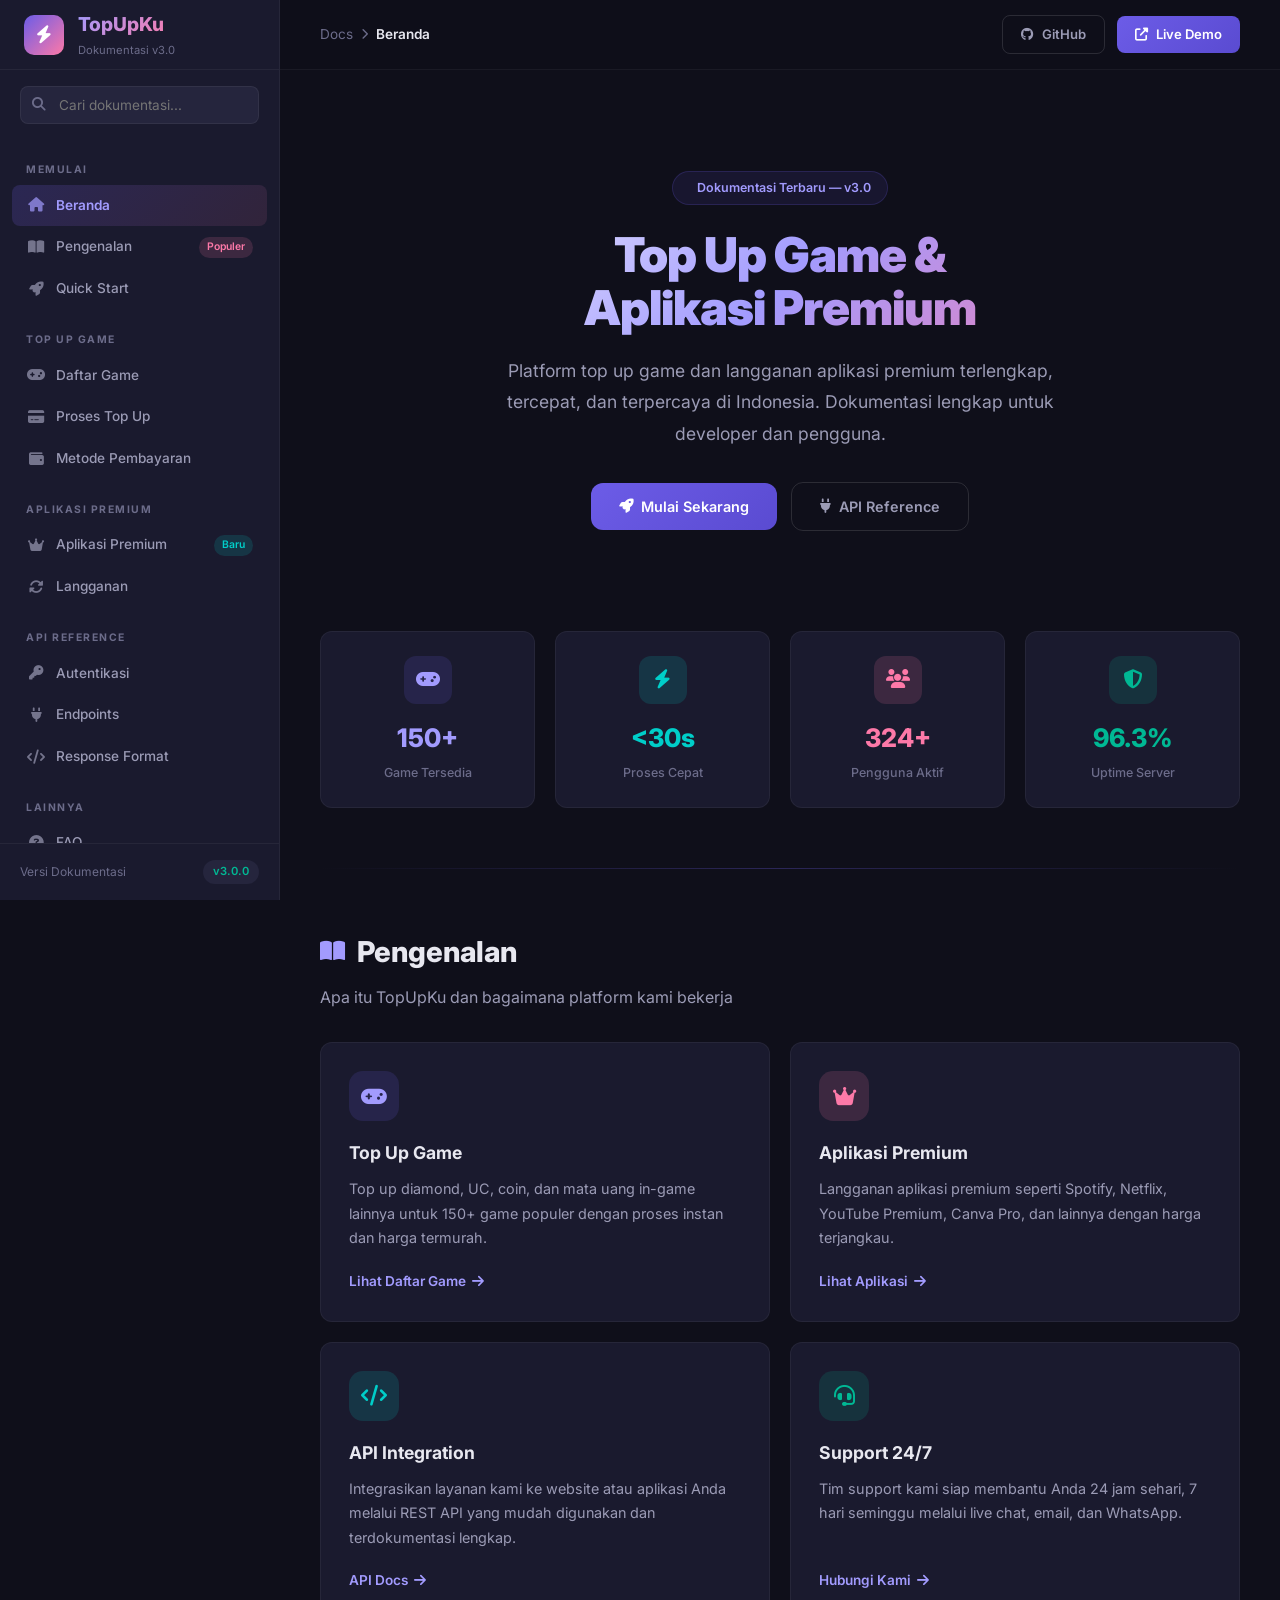
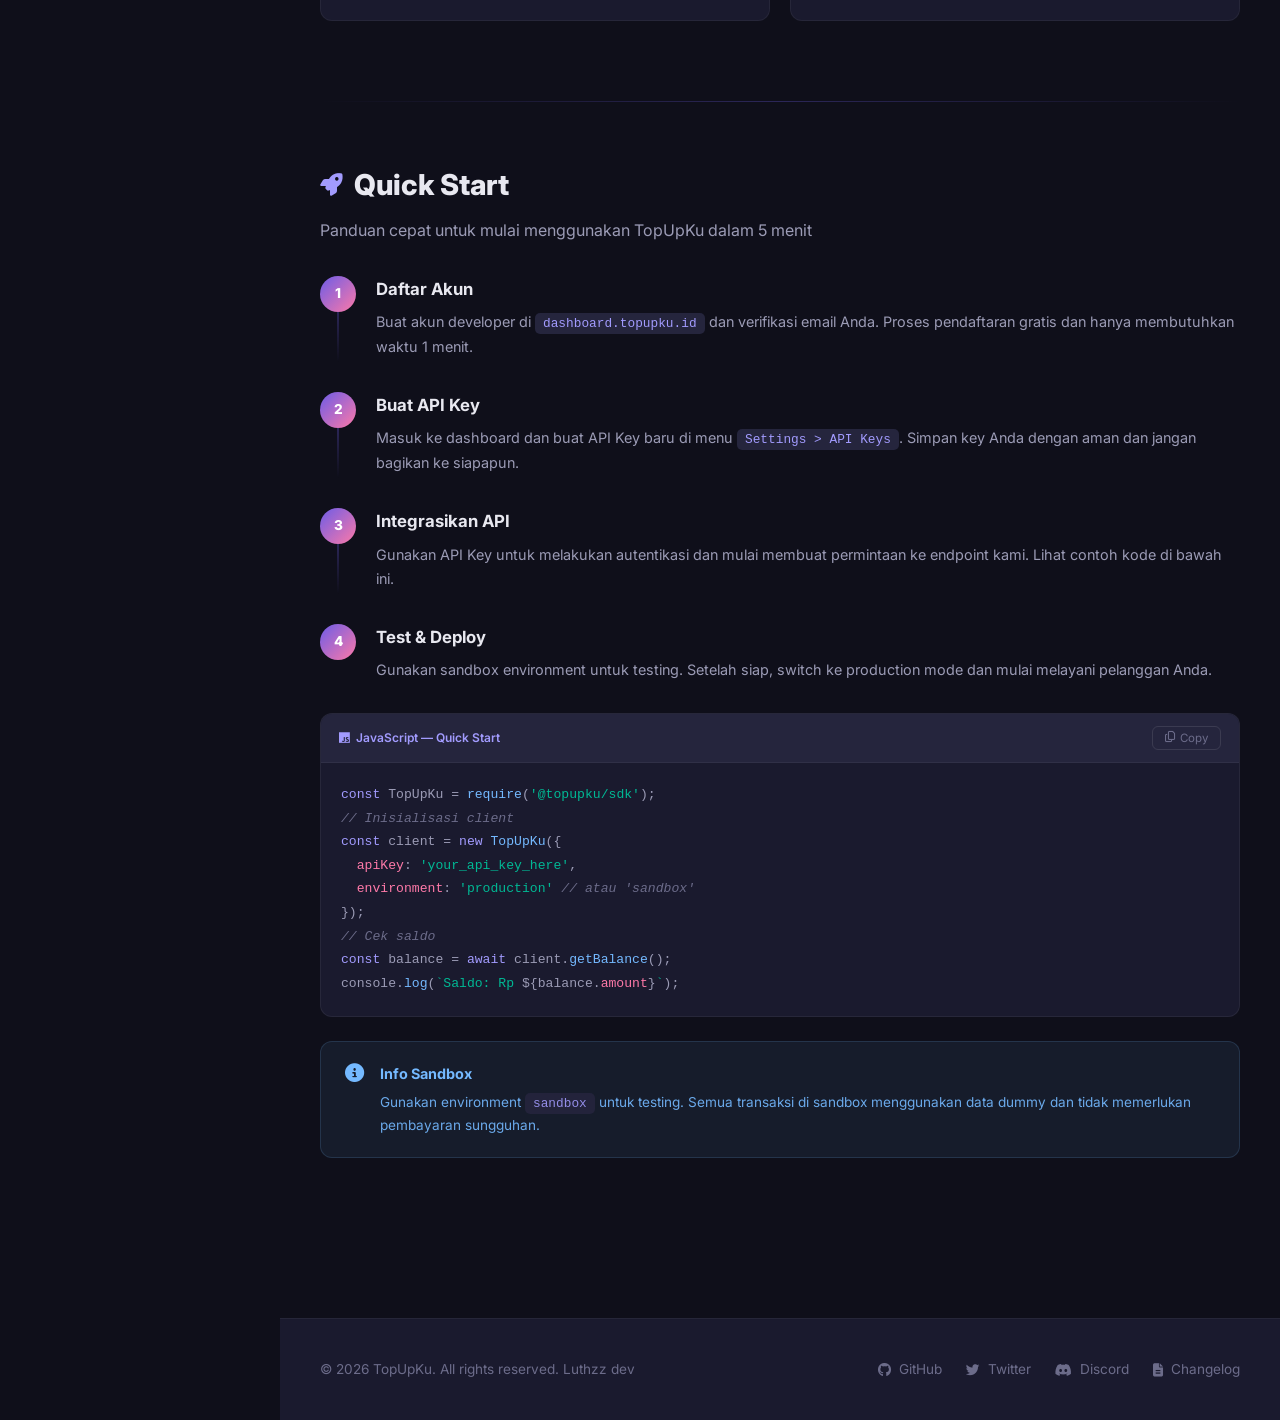
==== index.html @ 93e07f07 "Add files via upload" ====
<!DOCTYPE html>
<html lang="id">
<head>
    <meta charset="UTF-8">
    <meta name="viewport" content="width=device-width, initial-scale=1.0">
    <title>TopUpKu — Beranda</title>
    <link href="https://fonts.googleapis.com/css2?family=Inter:wght@300;400;500;600;700;800;900&display=swap" rel="stylesheet">
    <link rel="stylesheet" href="https://cdnjs.cloudflare.com/ajax/libs/font-awesome/6.5.0/css/all.min.css">
    <link rel="stylesheet" href="style.css">
</head>
<body>
    <button class="mobile-toggle" onclick="toggleSidebar()"><i class="fas fa-bars"></i></button>
    <div class="sidebar-overlay" onclick="toggleSidebar()"></div>

    <aside class="sidebar" id="sidebar">
        <div class="sidebar-brand">
            <div class="logo-icon"><i class="fas fa-bolt"></i></div>
            <div><h2>TopUpKu</h2><span>Dokumentasi v3.0</span></div>
        </div>
        <div class="sidebar-search"><i class="fas fa-search"></i><input type="text" placeholder="Cari dokumentasi..." id="searchInput" onkeyup="filterNav()"></div>
        <nav class="sidebar-nav">
            <div class="nav-section">
                <div class="nav-section-title">Memulai</div>
                <a href="index.html" class="nav-link" onclick="setActive(this)"><i class="fas fa-home"></i> Beranda</a>
                <a href="index.html#introduction" class="nav-link" onclick="setActive(this)"><i class="fas fa-book-open"></i> Pengenalan <span class="nav-badge hot">Populer</span></a>
                <a href="index.html#quickstart" class="nav-link" onclick="setActive(this)"><i class="fas fa-rocket"></i> Quick Start</a>
            </div>
            <div class="nav-section">
                <div class="nav-section-title">Top Up Game</div>
                <a href="games.html" class="nav-link" onclick="setActive(this)"><i class="fas fa-gamepad"></i> Daftar Game</a>
                <a href="games.html#topup-process" class="nav-link" onclick="setActive(this)"><i class="fas fa-credit-card"></i> Proses Top Up</a>
                <a href="games.html#payment-methods" class="nav-link" onclick="setActive(this)"><i class="fas fa-wallet"></i> Metode Pembayaran</a>
            </div>
            <div class="nav-section">
                <div class="nav-section-title">Aplikasi Premium</div>
                <a href="premium.html" class="nav-link" onclick="setActive(this)"><i class="fas fa-crown"></i> Aplikasi Premium <span class="nav-badge new">Baru</span></a>
                <a href="premium.html#subscription" class="nav-link" onclick="setActive(this)"><i class="fas fa-sync-alt"></i> Langganan</a>
            </div>
            <div class="nav-section">
                <div class="nav-section-title">API Reference</div>
                <a href="api.html" class="nav-link" onclick="setActive(this)"><i class="fas fa-key"></i> Autentikasi</a>
                <a href="api.html#api-endpoints" class="nav-link" onclick="setActive(this)"><i class="fas fa-plug"></i> Endpoints</a>
                <a href="api.html#api-response" class="nav-link" onclick="setActive(this)"><i class="fas fa-code"></i> Response Format</a>
            </div>
            <div class="nav-section">
                <div class="nav-section-title">Lainnya</div>
                <a href="support.html" class="nav-link" onclick="setActive(this)"><i class="fas fa-question-circle"></i> FAQ</a>
                <a href="support.html#support" class="nav-link" onclick="setActive(this)"><i class="fas fa-headset"></i> Dukungan</a>
            </div>
        </nav>
        <div class="sidebar-footer"><div class="version"><span>Versi Dokumentasi</span><span class="version-badge">v3.0.0</span></div></div>
    </aside>

    <main class="main">
        <header class="header">
            <div class="header-left">
                <div class="breadcrumb"><a href="index.html">Docs</a><span class="separator"><i class="fas fa-chevron-right"></i></span><span class="current" id="breadcrumbCurrent">Beranda</span></div>
            </div>
            <div class="header-right">
                <a href="#" class="header-btn btn-outline"><i class="fab fa-github"></i> GitHub</a>
                <a href="#" class="header-btn btn-primary"><i class="fas fa-external-link-alt"></i> Live Demo</a>
            </div>
        </header>

        <div class="content">
            <section class="hero" id="hero">
                <div class="hero-badge animate-in"><i class="fas fa-sparkles"></i> Dokumentasi Terbaru — v3.0</div>
                <h1 class="animate-in delay-1">Top Up Game &<br>Aplikasi Premium</h1>
                <p class="animate-in delay-2">Platform top up game dan langganan aplikasi premium terlengkap, tercepat, dan terpercaya di Indonesia. Dokumentasi lengkap untuk developer dan pengguna.</p>
                <div class="hero-actions animate-in delay-3">
                    <a href="index.html#quickstart" class="header-btn btn-primary"><i class="fas fa-rocket"></i> Mulai Sekarang</a>
                    <a href="api.html" class="header-btn btn-outline"><i class="fas fa-plug"></i> API Reference</a>
                </div>
            </section>

            <div class="stats-grid">
                <div class="stat-card animate-in delay-1"><div class="stat-icon"><i class="fas fa-gamepad"></i></div><div class="stat-value">150+</div><div class="stat-label">Game Tersedia</div></div>
                <div class="stat-card animate-in delay-2"><div class="stat-icon"><i class="fas fa-bolt"></i></div><div class="stat-value">&lt;30s</div><div class="stat-label">Proses Cepat</div></div>
                <div class="stat-card animate-in delay-3"><div class="stat-icon"><i class="fas fa-users"></i></div><div class="stat-value">324+</div><div class="stat-label">Pengguna Aktif</div></div>
                <div class="stat-card animate-in delay-4"><div class="stat-icon"><i class="fas fa-shield-alt"></i></div><div class="stat-value">96.3%</div><div class="stat-label">Uptime Server</div></div>
            </div>

            <div class="divider"></div>

            <section class="doc-section" id="introduction">
                <div class="section-header"><h2><i class="fas fa-book-open"></i> Pengenalan</h2><p>Apa itu TopUpKu dan bagaimana platform kami bekerja</p></div>
                <div class="cards-grid">
                    <div class="card">
                        <div class="card-icon" style="background: rgba(108,92,231,0.15); color: var(--primary-light);"><i class="fas fa-gamepad"></i></div>
                        <h3>Top Up Game</h3><p>Top up diamond, UC, coin, dan mata uang in-game lainnya untuk 150+ game populer dengan proses instan dan harga termurah.</p>
                        <a href="games.html" class="card-link">Lihat Daftar Game <i class="fas fa-arrow-right"></i></a>
                    </div>
                    <div class="card">
                        <div class="card-icon" style="background: rgba(253,121,168,0.15); color: var(--accent);"><i class="fas fa-crown"></i></div>
                        <h3>Aplikasi Premium</h3><p>Langganan aplikasi premium seperti Spotify, Netflix, YouTube Premium, Canva Pro, dan lainnya dengan harga terjangkau.</p>
                        <a href="premium.html" class="card-link">Lihat Aplikasi <i class="fas fa-arrow-right"></i></a>
                    </div>
                    <div class="card">
                        <div class="card-icon" style="background: rgba(0,206,201,0.15); color: var(--secondary);"><i class="fas fa-code"></i></div>
                        <h3>API Integration</h3><p>Integrasikan layanan kami ke website atau aplikasi Anda melalui REST API yang mudah digunakan dan terdokumentasi lengkap.</p>
                        <a href="api.html" class="card-link">API Docs <i class="fas fa-arrow-right"></i></a>
                    </div>
                    <div class="card">
                        <div class="card-icon" style="background: rgba(0,184,148,0.15); color: var(--success);"><i class="fas fa-headset"></i></div>
                        <h3>Support 24/7</h3><p>Tim support kami siap membantu Anda 24 jam sehari, 7 hari seminggu melalui live chat, email, dan WhatsApp.</p>
                        <a href="support.html" class="card-link">Hubungi Kami <i class="fas fa-arrow-right"></i></a>
                    </div>
                </div>
            </section>

            <div class="divider"></div>

            <section class="doc-section" id="quickstart">
                <div class="section-header"><h2><i class="fas fa-rocket"></i> Quick Start</h2><p>Panduan cepat untuk mulai menggunakan TopUpKu dalam 5 menit</p></div>
                <div class="steps">
                    <div class="step"><div class="step-number">1</div><div class="step-content"><h4>Daftar Akun</h4><p>Buat akun developer di <code>dashboard.topupku.id</code> dan verifikasi email Anda. Proses pendaftaran gratis dan hanya membutuhkan waktu 1 menit.</p></div></div>
                    <div class="step"><div class="step-number">2</div><div class="step-content"><h4>Buat API Key</h4><p>Masuk ke dashboard dan buat API Key baru di menu <code>Settings > API Keys</code>. Simpan key Anda dengan aman dan jangan bagikan ke siapapun.</p></div></div>
                    <div class="step"><div class="step-number">3</div><div class="step-content"><h4>Integrasikan API</h4><p>Gunakan API Key untuk melakukan autentikasi dan mulai membuat permintaan ke endpoint kami. Lihat contoh kode di bawah ini.</p></div></div>
                    <div class="step"><div class="step-number">4</div><div class="step-content"><h4>Test & Deploy</h4><p>Gunakan sandbox environment untuk testing. Setelah siap, switch ke production mode dan mulai melayani pelanggan Anda.</p></div></div>
                </div>
                <div class="code-block">
                    <div class="code-header"><span class="code-lang"><i class="fab fa-js"></i> JavaScript — Quick Start</span><button class="code-copy" onclick="copyCode(this)"><i class="far fa-copy"></i> Copy</button></div>
                    <div class="code-body">
<pre><span class="keyword">const</span> TopUpKu = <span class="function">require</span>(<span class="string">'@topupku/sdk'</span>);
<span class="comment">// Inisialisasi client</span>
<span class="keyword">const</span> client = <span class="keyword">new</span> <span class="function">TopUpKu</span>({
  <span class="property">apiKey</span>: <span class="string">'your_api_key_here'</span>,
  <span class="property">environment</span>: <span class="string">'production'</span> <span class="comment">// atau 'sandbox'</span>
});
<span class="comment">// Cek saldo</span>
<span class="keyword">const</span> balance = <span class="keyword">await</span> client.<span class="function">getBalance</span>();
console.<span class="function">log</span>(<span class="string">`Saldo: Rp </span>${balance.<span class="property">amount</span>}<span class="string">`</span>);</pre>
                    </div>
                </div>
                <div class="callout info"><i class="fas fa-info-circle"></i><div class="callout-content"><h4>Info Sandbox</h4><p>Gunakan environment <code>sandbox</code> untuk testing. Semua transaksi di sandbox menggunakan data dummy dan tidak memerlukan pembayaran sungguhan.</p></div></div>
            </section>
        </div>

        <footer class="doc-footer">
            <p>© 2026 TopUpKu. All rights reserved. Luthzz dev</p>
            <div class="footer-links">
                <a href="#"><i class="fab fa-github"></i> GitHub</a><a href="#"><i class="fab fa-twitter"></i> Twitter</a><a href="#"><i class="fab fa-discord"></i> Discord</a><a href="#"><i class="fas fa-file-alt"></i> Changelog</a>
            </div>
        </footer>
    </main>
    <script src="script.js"></script>
</body>
</html>
---- style.css ----
/* style.css */
*, *::before, *::after { margin: 0; padding: 0; box-sizing: border-box; }
:root {
    --primary: #6C5CE7; --primary-dark: #5A4BD1; --primary-light: #A29BFE;
    --secondary: #00CEC9; --accent: #FD79A8;
    --dark: #0F0F1A; --dark-2: #1A1A2E; --dark-3: #25253D; --dark-4: #32325A;
    --text: #E8E8F0; --text-muted: #9B9BB5; --text-dim: #6C6C8A;
    --success: #00B894; --warning: #FDCB6E; --danger: #FF7675; --info: #74B9FF;
    --sidebar-width: 280px; --header-height: 70px; --radius: 12px; --radius-sm: 8px;
    --shadow: 0 4px 24px rgba(0,0,0,0.3); --transition: all 0.3s cubic-bezier(0.4,0,0.2,1);
}
html { scroll-behavior: smooth; }
body { font-family: 'Inter', sans-serif; background: var(--dark); color: var(--text); line-height: 1.6; overflow-x: hidden; -webkit-font-smoothing: antialiased; }
::-webkit-scrollbar { width: 6px; height: 6px; }
::-webkit-scrollbar-track { background: var(--dark-2); }
::-webkit-scrollbar-thumb { background: var(--dark-4); border-radius: 10px; }
::-webkit-scrollbar-thumb:hover { background: var(--primary); }

.sidebar { position: fixed; top: 0; left: 0; width: var(--sidebar-width); height: 100vh; background: var(--dark-2); border-right: 1px solid rgba(255,255,255,0.05); z-index: 1000; display: flex; flex-direction: column; transition: var(--transition); }
.sidebar-brand { padding: 20px 24px; display: flex; align-items: center; gap: 14px; border-bottom: 1px solid rgba(255,255,255,0.05); flex-shrink: 0; height: var(--header-height); }
.sidebar-brand .logo-icon { width: 40px; height: 40px; background: linear-gradient(135deg, var(--primary), var(--accent)); border-radius: 10px; display: flex; align-items: center; justify-content: center; font-size: 18px; color: white; flex-shrink: 0; }
.sidebar-brand h2 { font-size: 1.2rem; font-weight: 800; background: linear-gradient(135deg, var(--primary-light), var(--accent)); -webkit-background-clip: text; -webkit-text-fill-color: transparent; background-clip: text; }
.sidebar-brand span { font-size: 0.7rem; color: var(--text-dim); font-weight: 400; display: block; margin-top: 2px; }
.sidebar-search { padding: 16px 20px; flex-shrink: 0; position: relative; }
.sidebar-search input { width: 100%; padding: 10px 14px 10px 38px; background: var(--dark-3); border: 1px solid rgba(255,255,255,0.06); border-radius: var(--radius-sm); color: var(--text); font-size: 0.85rem; font-family: 'Inter', sans-serif; outline: none; transition: var(--transition); }
.sidebar-search input:focus { border-color: var(--primary); box-shadow: 0 0 0 3px rgba(108, 92, 231, 0.15); }
.sidebar-search i { position: absolute; left: 32px; top: 50%; transform: translateY(-50%); color: var(--text-dim); font-size: 0.85rem; }
.sidebar-nav { flex: 1; overflow-y: auto; padding: 10px 12px 20px; -webkit-overflow-scrolling: touch; }
.nav-section { margin-bottom: 10px; }
.nav-section-title { font-size: 0.65rem; font-weight: 700; text-transform: uppercase; letter-spacing: 1.5px; color: var(--text-dim); padding: 12px 14px 6px; }
.nav-link { display: flex; align-items: center; gap: 10px; padding: 10px 14px; color: var(--text-muted); text-decoration: none; border-radius: var(--radius-sm); font-size: 0.85rem; font-weight: 500; transition: var(--transition); cursor: pointer; }
.nav-link:hover { background: rgba(108, 92, 231, 0.1); color: var(--text); }
.nav-link.active { background: linear-gradient(135deg, rgba(108, 92, 231, 0.2), rgba(253, 121, 168, 0.1)); color: var(--primary-light); font-weight: 600; }
.nav-link i { width: 20px; text-align: center; font-size: 0.9rem; opacity: 0.7; }
.nav-badge { margin-left: auto; font-size: 0.65rem; padding: 2px 8px; border-radius: 20px; font-weight: 600; }
.nav-badge.new { background: rgba(0, 206, 201, 0.15); color: var(--secondary); }
.nav-badge.hot { background: rgba(253, 121, 168, 0.15); color: var(--accent); }
.sidebar-footer { padding: 16px 20px; border-top: 1px solid rgba(255,255,255,0.05); flex-shrink: 0; }
.sidebar-footer .version { display: flex; align-items: center; justify-content: space-between; font-size: 0.75rem; color: var(--text-dim); }
.sidebar-footer .version-badge { background: var(--dark-3); padding: 3px 10px; border-radius: 20px; font-size: 0.7rem; color: var(--success); font-weight: 600; }

.mobile-toggle { display: none; position: fixed; top: 16px; left: 16px; z-index: 1100; width: 44px; height: 44px; background: var(--dark-2); border: 1px solid rgba(255,255,255,0.1); border-radius: var(--radius-sm); color: var(--text); font-size: 1.1rem; cursor: pointer; align-items: center; justify-content: center; transition: var(--transition); backdrop-filter: blur(10px); }
.sidebar-overlay { display: none; position: fixed; inset: 0; background: rgba(0,0,0,0.7); z-index: 999; backdrop-filter: blur(4px); opacity: 0; transition: opacity 0.3s ease; }
.sidebar-overlay.open { display: block; opacity: 1; }

.main { margin-left: var(--sidebar-width); min-height: 100vh; transition: var(--transition); }
.header { position: sticky; top: 0; height: var(--header-height); background: rgba(15, 15, 26, 0.85); backdrop-filter: blur(20px); border-bottom: 1px solid rgba(255,255,255,0.05); display: flex; align-items: center; justify-content: space-between; padding: 0 40px; z-index: 500; }
.header-left { display: flex; align-items: center; gap: 16px; }
.breadcrumb { display: flex; align-items: center; gap: 8px; font-size: 0.85rem; }
.breadcrumb a { color: var(--text-dim); text-decoration: none; transition: var(--transition); }
.breadcrumb a:hover { color: var(--primary-light); }
.breadcrumb .separator { color: var(--text-dim); font-size: 0.7rem; }
.breadcrumb .current { color: var(--text); font-weight: 600; }
.header-right { display: flex; align-items: center; gap: 12px; }
.header-btn { padding: 8px 18px; border-radius: var(--radius-sm); font-size: 0.82rem; font-weight: 600; font-family: 'Inter', sans-serif; cursor: pointer; transition: var(--transition); text-decoration: none; display: inline-flex; align-items: center; gap: 8px; white-space: nowrap; }
.btn-outline { background: transparent; border: 1px solid rgba(255,255,255,0.12); color: var(--text-muted); }
.btn-outline:hover { border-color: var(--primary); color: var(--primary-light); background: rgba(108, 92, 231, 0.08); }
.btn-primary { background: linear-gradient(135deg, var(--primary), var(--primary-dark)); border: none; color: white; }
.btn-primary:hover { transform: translateY(-1px); box-shadow: 0 4px 16px rgba(108, 92, 231, 0.4); }

.content { max-width: 1000px; margin: 0 auto; padding: 40px 40px 80px; }
.hero { text-align: center; padding: 60px 0 50px; }
.hero-badge { display: inline-flex; align-items: center; gap: 8px; padding: 6px 16px; background: rgba(108, 92, 231, 0.1); border: 1px solid rgba(108, 92, 231, 0.2); border-radius: 50px; font-size: 0.78rem; font-weight: 600; color: var(--primary-light); margin-bottom: 24px; }
.hero h1 { font-size: 3rem; font-weight: 900; line-height: 1.1; margin-bottom: 20px; background: linear-gradient(135deg, #fff 0%, var(--primary-light) 50%, var(--accent) 100%); -webkit-background-clip: text; -webkit-text-fill-color: transparent; background-clip: text; letter-spacing: -1px; }
.hero p { font-size: 1.1rem; color: var(--text-muted); max-width: 600px; margin: 0 auto 32px; line-height: 1.8; }
.hero-actions { display: flex; align-items: center; justify-content: center; gap: 14px; flex-wrap: wrap; }
.hero-actions .btn-primary, .hero-actions .btn-outline { padding: 12px 28px; font-size: 0.9rem; border-radius: var(--radius); }

.stats-grid { display: grid; grid-template-columns: repeat(4, 1fr); gap: 20px; margin: 50px 0; }
.stat-card { background: var(--dark-2); border: 1px solid rgba(255,255,255,0.05); border-radius: var(--radius); padding: 24px; text-align: center; transition: var(--transition); }
.stat-card:hover { border-color: rgba(108, 92, 231, 0.3); transform: translateY(-2px); }
.stat-card .stat-icon { width: 48px; height: 48px; border-radius: 12px; display: flex; align-items: center; justify-content: center; margin: 0 auto 14px; font-size: 1.2rem; }
.stat-card .stat-value { font-size: 1.6rem; font-weight: 800; margin-bottom: 4px; }
.stat-card .stat-label { font-size: 0.78rem; color: var(--text-dim); font-weight: 500; }
.stat-card:nth-child(1) .stat-icon { background: rgba(108, 92, 231, 0.15); color: var(--primary-light); }
.stat-card:nth-child(1) .stat-value { color: var(--primary-light); }
.stat-card:nth-child(2) .stat-icon { background: rgba(0, 206, 201, 0.15); color: var(--secondary); }
.stat-card:nth-child(2) .stat-value { color: var(--secondary); }
.stat-card:nth-child(3) .stat-icon { background: rgba(253, 121, 168, 0.15); color: var(--accent); }
.stat-card:nth-child(3) .stat-value { color: var(--accent); }
.stat-card:nth-child(4) .stat-icon { background: rgba(0, 184, 148, 0.15); color: var(--success); }
.stat-card:nth-child(4) .stat-value { color: var(--success); }

.doc-section { margin-bottom: 80px; scroll-margin-top: 90px; }
.section-header { margin-bottom: 32px; }
.section-header h2 { font-size: 1.8rem; font-weight: 800; margin-bottom: 10px; display: flex; align-items: center; gap: 12px; }
.section-header h2 i { font-size: 1.4rem; color: var(--primary-light); }
.section-header p { color: var(--text-muted); font-size: 1rem; }

.cards-grid { display: grid; grid-template-columns: repeat(2, 1fr); gap: 20px; }
.card { background: var(--dark-2); border: 1px solid rgba(255,255,255,0.05); border-radius: var(--radius); padding: 28px; transition: var(--transition); cursor: pointer; position: relative; overflow: hidden; display: flex; flex-direction: column; }
.card::before { content: ''; position: absolute; top: 0; left: 0; right: 0; height: 3px; background: linear-gradient(90deg, var(--primary), var(--accent)); opacity: 0; transition: var(--transition); }
.card:hover { border-color: rgba(108, 92, 231, 0.2); transform: translateY(-3px); box-shadow: var(--shadow); }
.card:hover::before { opacity: 1; }
.card-icon { width: 50px; height: 50px; border-radius: 14px; display: flex; align-items: center; justify-content: center; font-size: 1.3rem; margin-bottom: 18px; }
.card h3 { font-size: 1.1rem; font-weight: 700; margin-bottom: 10px; }
.card p { font-size: 0.9rem; color: var(--text-muted); line-height: 1.7; flex-grow: 1; }
.card .card-link { display: inline-flex; align-items: center; gap: 6px; margin-top: 20px; font-size: 0.85rem; font-weight: 600; color: var(--primary-light); text-decoration: none; transition: var(--transition); }
.card .card-link:hover { gap: 10px; }

.game-grid { display: grid; grid-template-columns: repeat(3, 1fr); gap: 20px; }
.game-card { background: var(--dark-2); border: 1px solid rgba(255,255,255,0.05); border-radius: var(--radius); padding: 24px 20px; text-align: center; transition: var(--transition); display: flex; flex-direction: column; align-items: center; }
.game-card:hover { border-color: rgba(108, 92, 231, 0.3); transform: translateY(-3px); box-shadow: 0 10px 30px rgba(0,0,0,0.2); }
.game-icon-wrapper { width: 70px; height: 70px; border-radius: 18px; overflow: hidden; margin-bottom: 16px; display: flex; align-items: center; justify-content: center; background: var(--dark-3); border: 1px solid rgba(255,255,255,0.08); box-shadow: 0 4px 12px rgba(0,0,0,0.2); transition: var(--transition); }
.game-icon-wrapper img { width: 100%; height: 100%; object-fit: cover; transition: transform 0.4s ease; }
.game-card:hover .game-icon-wrapper { border-color: rgba(108, 92, 231, 0.4); box-shadow: 0 6px 16px rgba(108, 92, 231, 0.2); }
.game-card:hover .game-icon-wrapper img { transform: scale(1.1); }
.game-card h4 { font-size: 0.95rem; font-weight: 700; margin-bottom: 4px; }
.game-card .game-category { font-size: 0.75rem; color: var(--text-dim); font-weight: 500; margin-bottom: 12px; }
.game-card .game-status { display: inline-flex; align-items: center; gap: 6px; font-size: 0.72rem; font-weight: 600; padding: 4px 12px; border-radius: 20px; }
.game-status.active { background: rgba(0, 184, 148, 0.12); color: var(--success); }
.game-status.active::before { content: ''; width: 6px; height: 6px; border-radius: 50%; background: var(--success); }

.code-block { background: var(--dark-2); border: 1px solid rgba(255,255,255,0.06); border-radius: var(--radius); overflow: hidden; margin: 24px 0; }
.code-header { display: flex; align-items: center; justify-content: space-between; padding: 12px 18px; background: var(--dark-3); border-bottom: 1px solid rgba(255,255,255,0.05); }
.code-header .code-lang { font-size: 0.75rem; font-weight: 600; color: var(--primary-light); display: flex; align-items: center; gap: 6px; }
.code-copy { background: transparent; border: 1px solid rgba(255,255,255,0.1); color: var(--text-dim); padding: 4px 12px; border-radius: 6px; font-size: 0.72rem; font-family: 'Inter', sans-serif; cursor: pointer; transition: var(--transition); display: flex; align-items: center; gap: 5px; }
.code-copy:hover { border-color: var(--primary); color: var(--primary-light); }
.code-body { padding: 20px; overflow-x: auto; }
.code-body pre { font-family: 'JetBrains Mono', 'Fira Code', 'Consolas', monospace; font-size: 0.82rem; line-height: 1.8; color: var(--text-muted); min-width: fit-content; }
.code-body .keyword { color: var(--primary-light); } .code-body .string { color: var(--success); } .code-body .comment { color: var(--text-dim); font-style: italic; } .code-body .function { color: var(--info); } .code-body .number { color: var(--warning); } .code-body .property { color: var(--accent); }

.callout { border-radius: var(--radius); padding: 20px 24px; margin: 24px 0; display: flex; gap: 16px; align-items: flex-start; }
.callout i { font-size: 1.2rem; margin-top: 2px; flex-shrink: 0; }
.callout-content h4 { font-size: 0.9rem; font-weight: 700; margin-bottom: 6px; }
.callout-content p { font-size: 0.85rem; line-height: 1.7; opacity: 0.9; }
.callout.info { background: rgba(116, 185, 255, 0.08); border: 1px solid rgba(116, 185, 255, 0.15); color: var(--info); }
.callout.warning { background: rgba(253, 203, 110, 0.08); border: 1px solid rgba(253, 203, 110, 0.15); color: var(--warning); }
.callout.success { background: rgba(0, 184, 148, 0.08); border: 1px solid rgba(0, 184, 148, 0.15); color: var(--success); }
.callout.danger { background: rgba(255, 118, 117, 0.08); border: 1px solid rgba(255, 118, 117, 0.15); color: var(--danger); }

.table-wrapper { overflow-x: auto; margin: 24px 0; border-radius: var(--radius); border: 1px solid rgba(255,255,255,0.05); background: var(--dark-2); }
table { width: 100%; border-collapse: collapse; font-size: 0.85rem; min-width: 600px; }
thead { background: var(--dark-3); }
th { padding: 16px 20px; text-align: left; font-weight: 700; font-size: 0.75rem; text-transform: uppercase; letter-spacing: 0.5px; color: var(--text-muted); border-bottom: 1px solid rgba(255,255,255,0.05); }
td { padding: 16px 20px; border-bottom: 1px solid rgba(255,255,255,0.03); color: var(--text); }
tr:last-child td { border-bottom: none; }
tr:hover td { background: rgba(108, 92, 231, 0.04); }
code { background: var(--dark-3); padding: 3px 8px; border-radius: 5px; font-size: 0.8rem; font-family: 'JetBrains Mono', 'Fira Code', monospace; color: var(--primary-light); }
.badge { display: inline-block; padding: 4px 10px; border-radius: 20px; font-size: 0.72rem; font-weight: 600; }
.badge.get { background: rgba(0, 184, 148, 0.15); color: var(--success); } .badge.post { background: rgba(108, 92, 231, 0.15); color: var(--primary-light); } .badge.put { background: rgba(253, 203, 110, 0.15); color: var(--warning); } .badge.delete { background: rgba(255, 118, 117, 0.15); color: var(--danger); }

.steps { margin: 30px 0; }
.step { display: flex; gap: 20px; margin-bottom: 32px; position: relative; }
.step:last-child { margin-bottom: 0; }
.step-number { width: 36px; height: 36px; border-radius: 50%; background: linear-gradient(135deg, var(--primary), var(--accent)); display: flex; align-items: center; justify-content: center; font-size: 0.85rem; font-weight: 800; color: white; flex-shrink: 0; position: relative; z-index: 1; }
.step:not(:last-child) .step-number::after { content: ''; position: absolute; top: 36px; left: 50%; transform: translateX(-50%); width: 2px; height: calc(100% + 14px); background: linear-gradient(to bottom, var(--primary), transparent); opacity: 0.3; }
.step-content h4 { font-size: 1.05rem; font-weight: 700; margin-bottom: 8px; }
.step-content p { font-size: 0.9rem; color: var(--text-muted); line-height: 1.7; }

.faq-list { display: flex; flex-direction: column; gap: 12px; }
.faq-item { background: var(--dark-2); border: 1px solid rgba(255,255,255,0.05); border-radius: var(--radius); overflow: hidden; transition: var(--transition); }
.faq-item:hover { border-color: rgba(108, 92, 231, 0.15); }
.faq-question { padding: 20px 24px; display: flex; align-items: center; justify-content: space-between; cursor: pointer; font-size: 0.95rem; font-weight: 600; transition: var(--transition); }
.faq-question:hover { color: var(--primary-light); }
.faq-question i { font-size: 0.9rem; color: var(--text-dim); transition: var(--transition); }
.faq-item.open .faq-question i { transform: rotate(180deg); color: var(--primary-light); }
.faq-answer { max-height: 0; overflow: hidden; transition: max-height 0.4s ease; }
.faq-answer-inner { padding: 0 24px 20px; font-size: 0.9rem; color: var(--text-muted); line-height: 1.8; }
.faq-item.open .faq-answer { max-height: 300px; }

.doc-footer { border-top: 1px solid rgba(255,255,255,0.05); padding: 40px; display: flex; align-items: center; justify-content: space-between; flex-wrap: wrap; gap: 20px; background: var(--dark-2); }
.doc-footer p { font-size: 0.85rem; color: var(--text-dim); }
.footer-links { display: flex; gap: 24px; flex-wrap: wrap; }
.footer-links a { color: var(--text-dim); text-decoration: none; font-size: 0.85rem; transition: var(--transition); display: flex; align-items: center; gap: 8px; }
.footer-links a:hover { color: var(--primary-light); }

.divider { height: 1px; background: linear-gradient(90deg, transparent, rgba(108, 92, 231, 0.3), transparent); margin: 60px 0; }

@media (max-width: 1024px) { .stats-grid { grid-template-columns: repeat(2, 1fr); } .game-grid { grid-template-columns: repeat(2, 1fr); } .content { padding: 30px 30px 60px; } }
@media (max-width: 768px) {
    :root { --sidebar-width: 260px; }
    .sidebar { transform: translateX(-100%); box-shadow: 4px 0 24px rgba(0,0,0,0.5); }
    .sidebar.open { transform: translateX(0); }
    .mobile-toggle { display: flex; }
    .main { margin-left: 0; }
    .header { padding: 0 20px; padding-left: 70px; }
    .header-right .btn-outline { display: none; }
    .content { padding: 20px 20px 60px; }
    .hero { padding: 40px 0 30px; }
    .hero h1 { font-size: 2.2rem; }
    .hero p { font-size: 1rem; }
    .cards-grid { grid-template-columns: 1fr; }
    .stats-grid { grid-template-columns: repeat(2, 1fr); gap: 12px; }
    .stat-card { padding: 16px; } .stat-card .stat-value { font-size: 1.4rem; }
    .game-grid { grid-template-columns: repeat(2, 1fr); gap: 12px; } .game-card { padding: 16px; } .game-icon-wrapper { width: 56px; height: 56px; }
    .doc-footer { flex-direction: column; text-align: center; padding: 30px 20px; }
}
@media (max-width: 480px) {
    .hero h1 { font-size: 1.8rem; }
    .stats-grid { grid-template-columns: 1fr; }
    .game-grid { grid-template-columns: 1fr; }
    .section-header h2 { font-size: 1.5rem; }
    .header-btn { padding: 8px 12px; font-size: 0.75rem; }
    .code-body { padding: 15px; } .code-body pre { font-size: 0.75rem; }
}

@keyframes fadeInUp { from { opacity: 0; transform: translateY(20px); } to { opacity: 1; transform: translateY(0); } }
.animate-in { animation: fadeInUp 0.5s ease forwards; }
.delay-1 { animation-delay: 0.1s; } .delay-2 { animation-delay: 0.2s; } .delay-3 { animation-delay: 0.3s; } .delay-4 { animation-delay: 0.4s; }
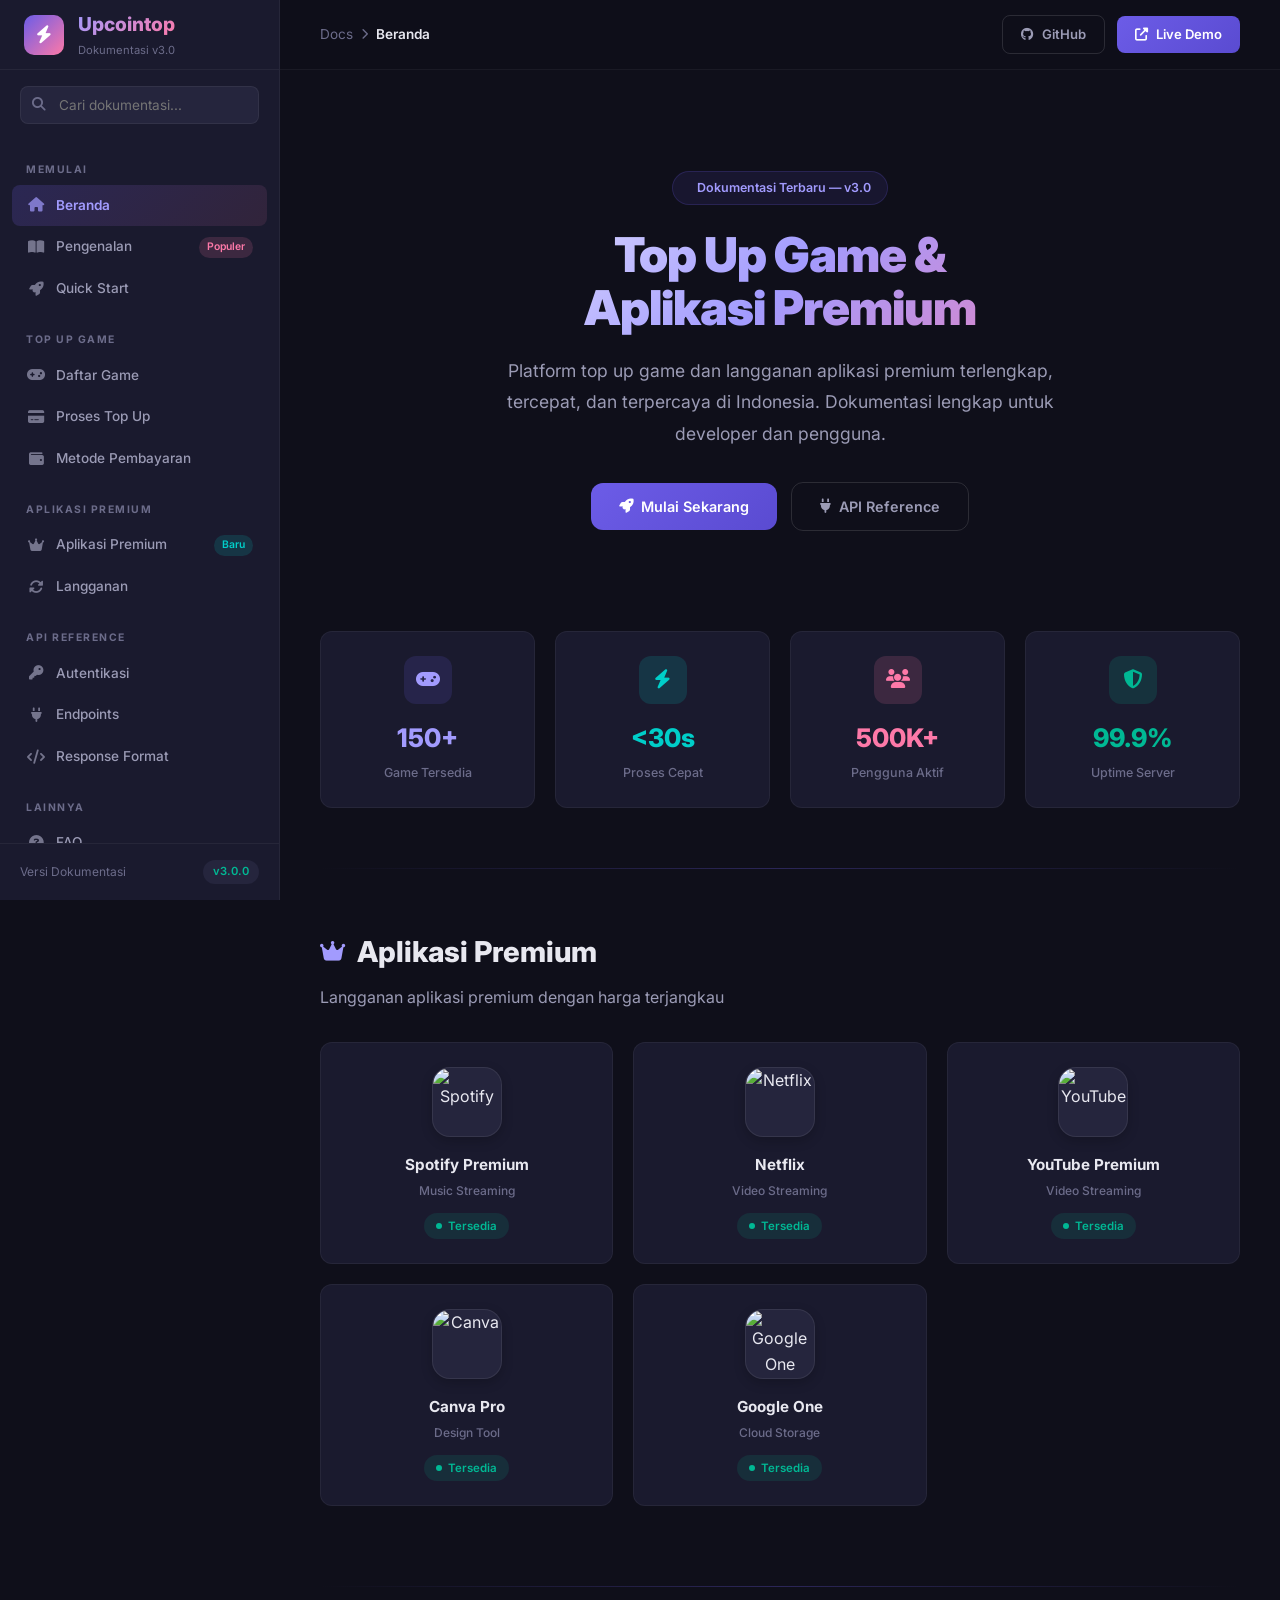
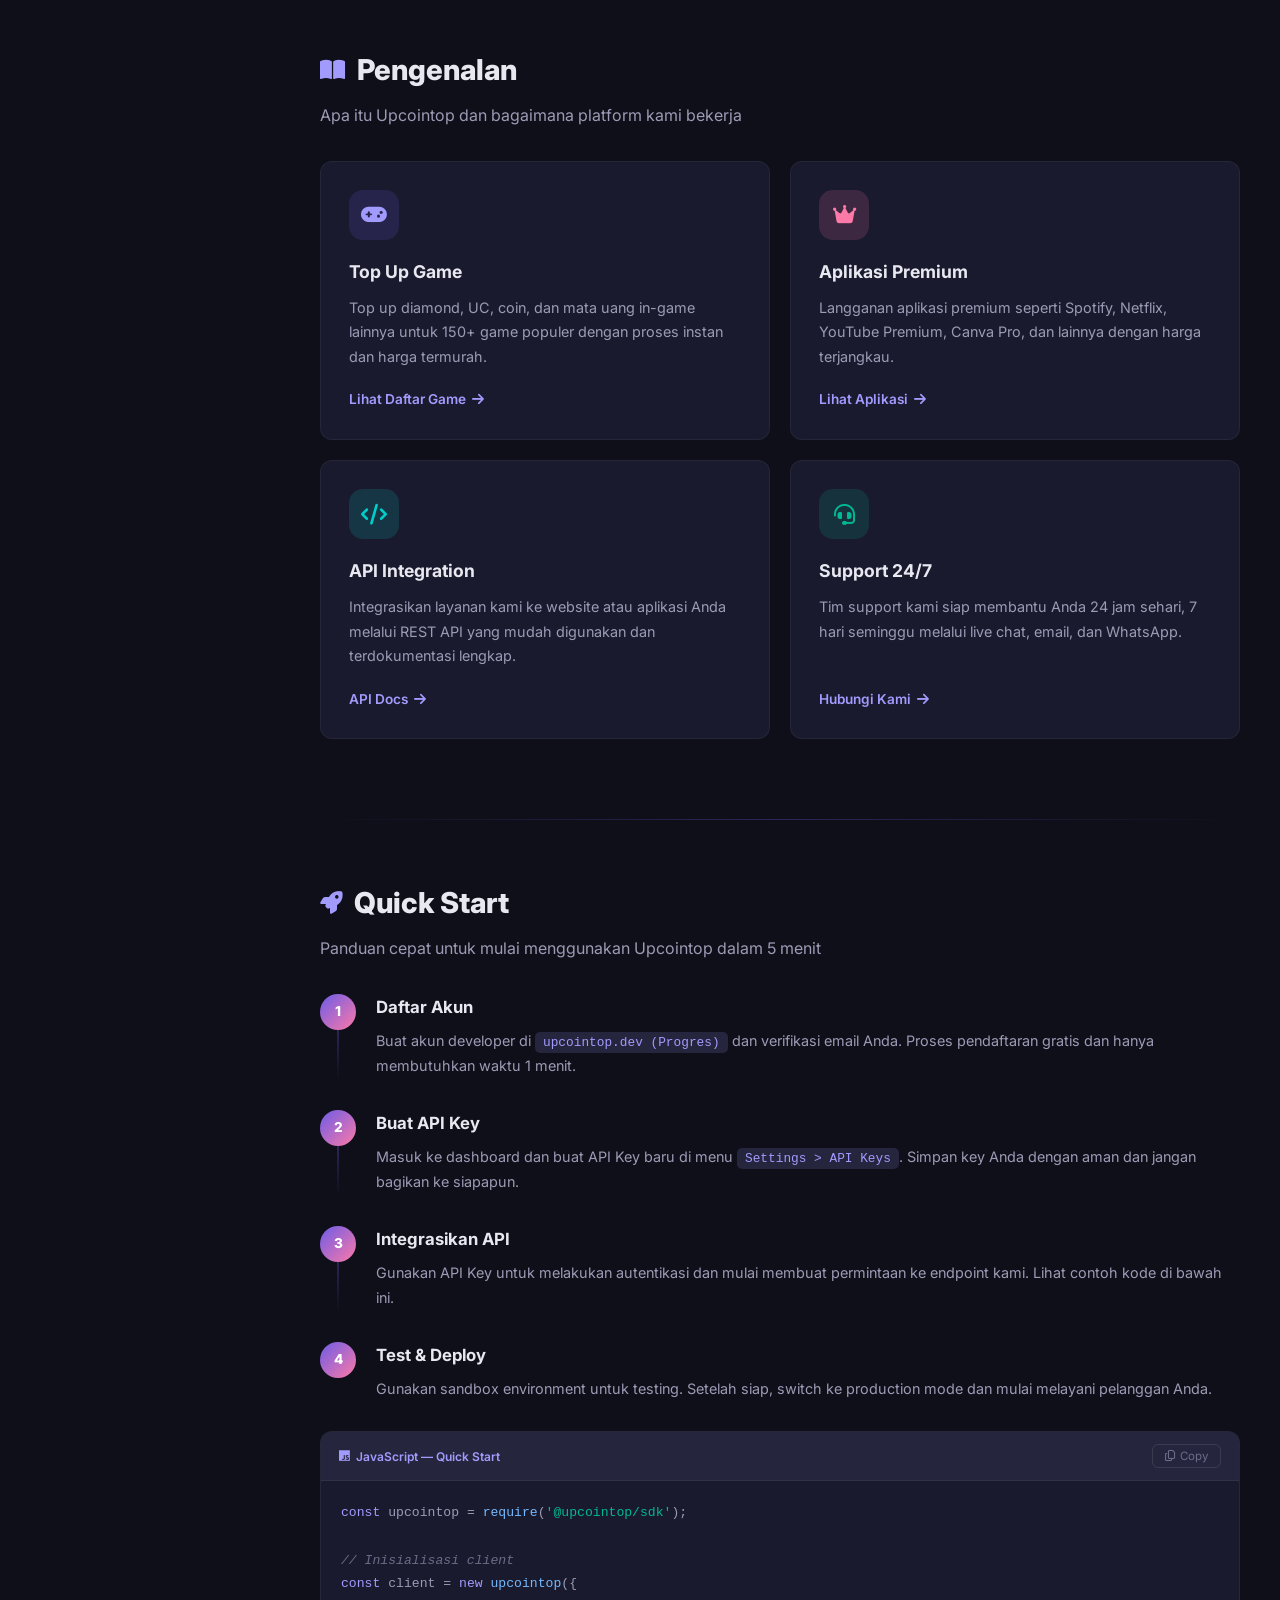
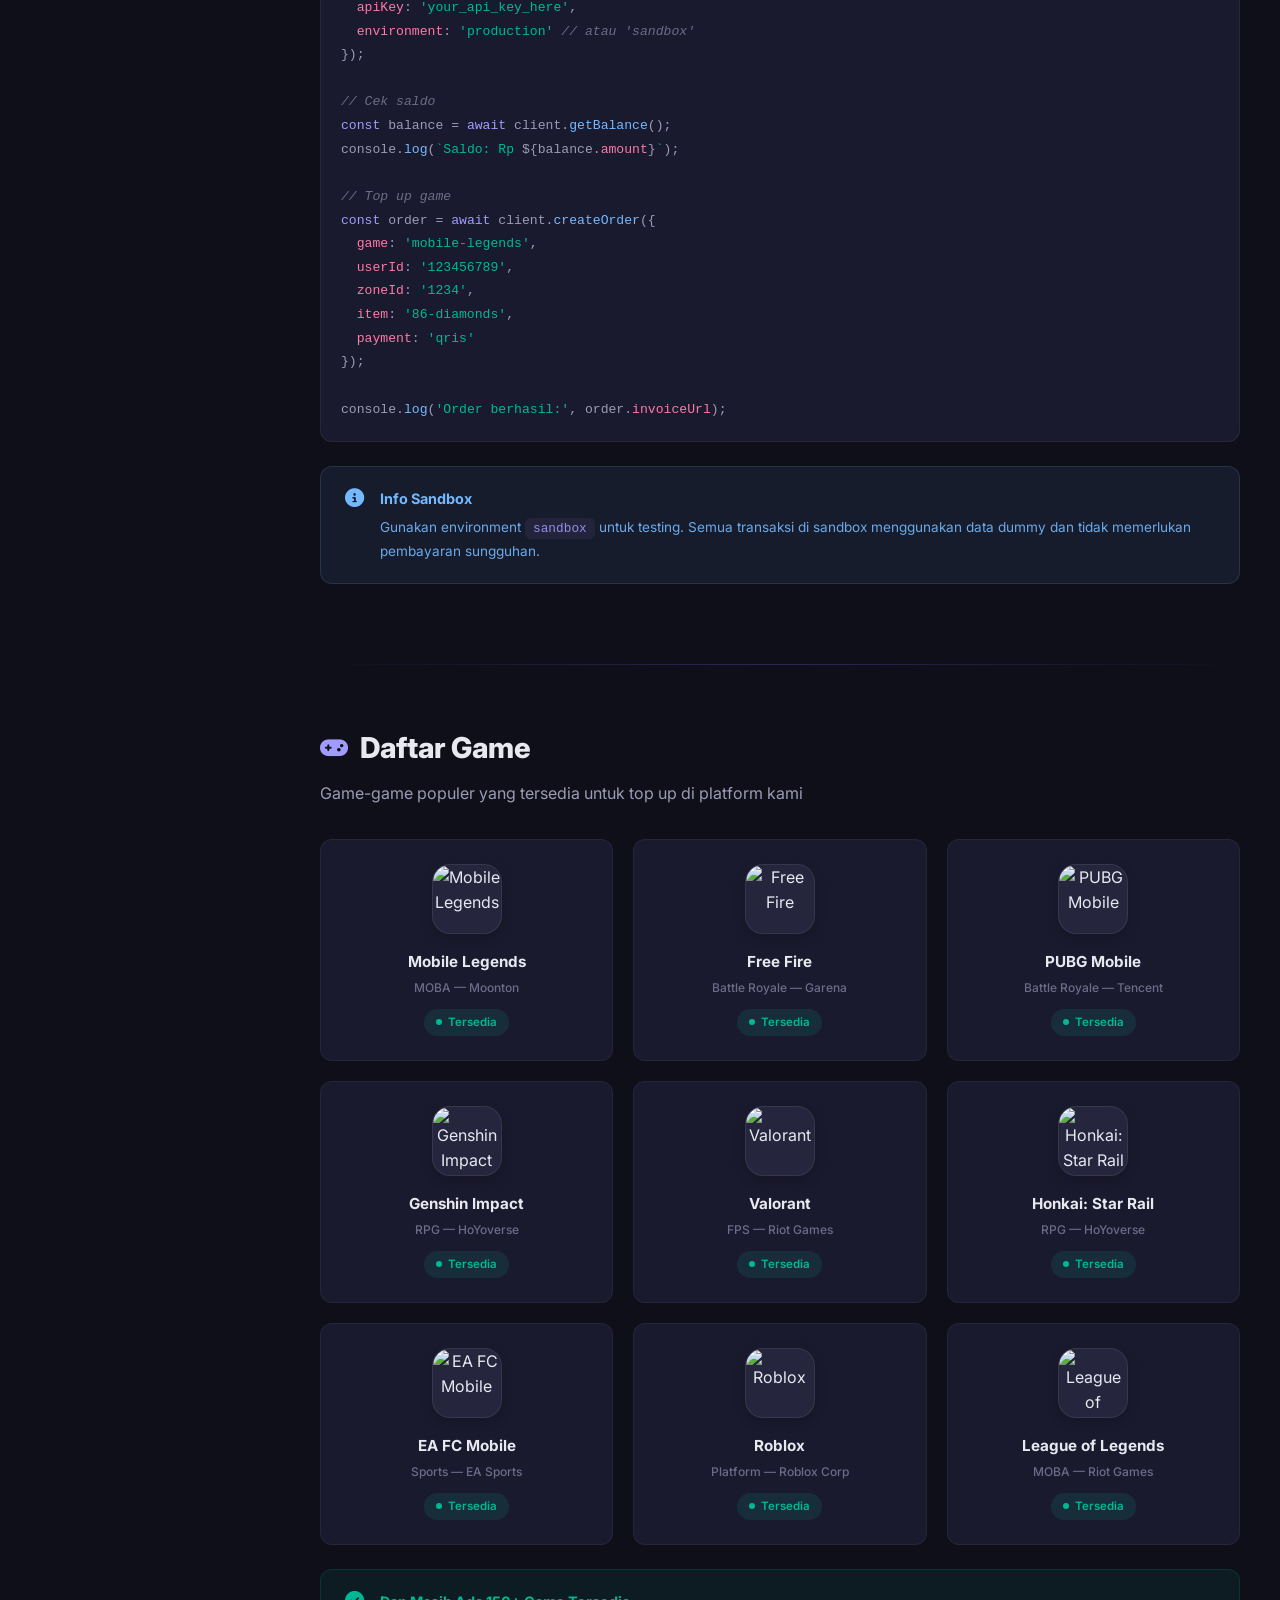
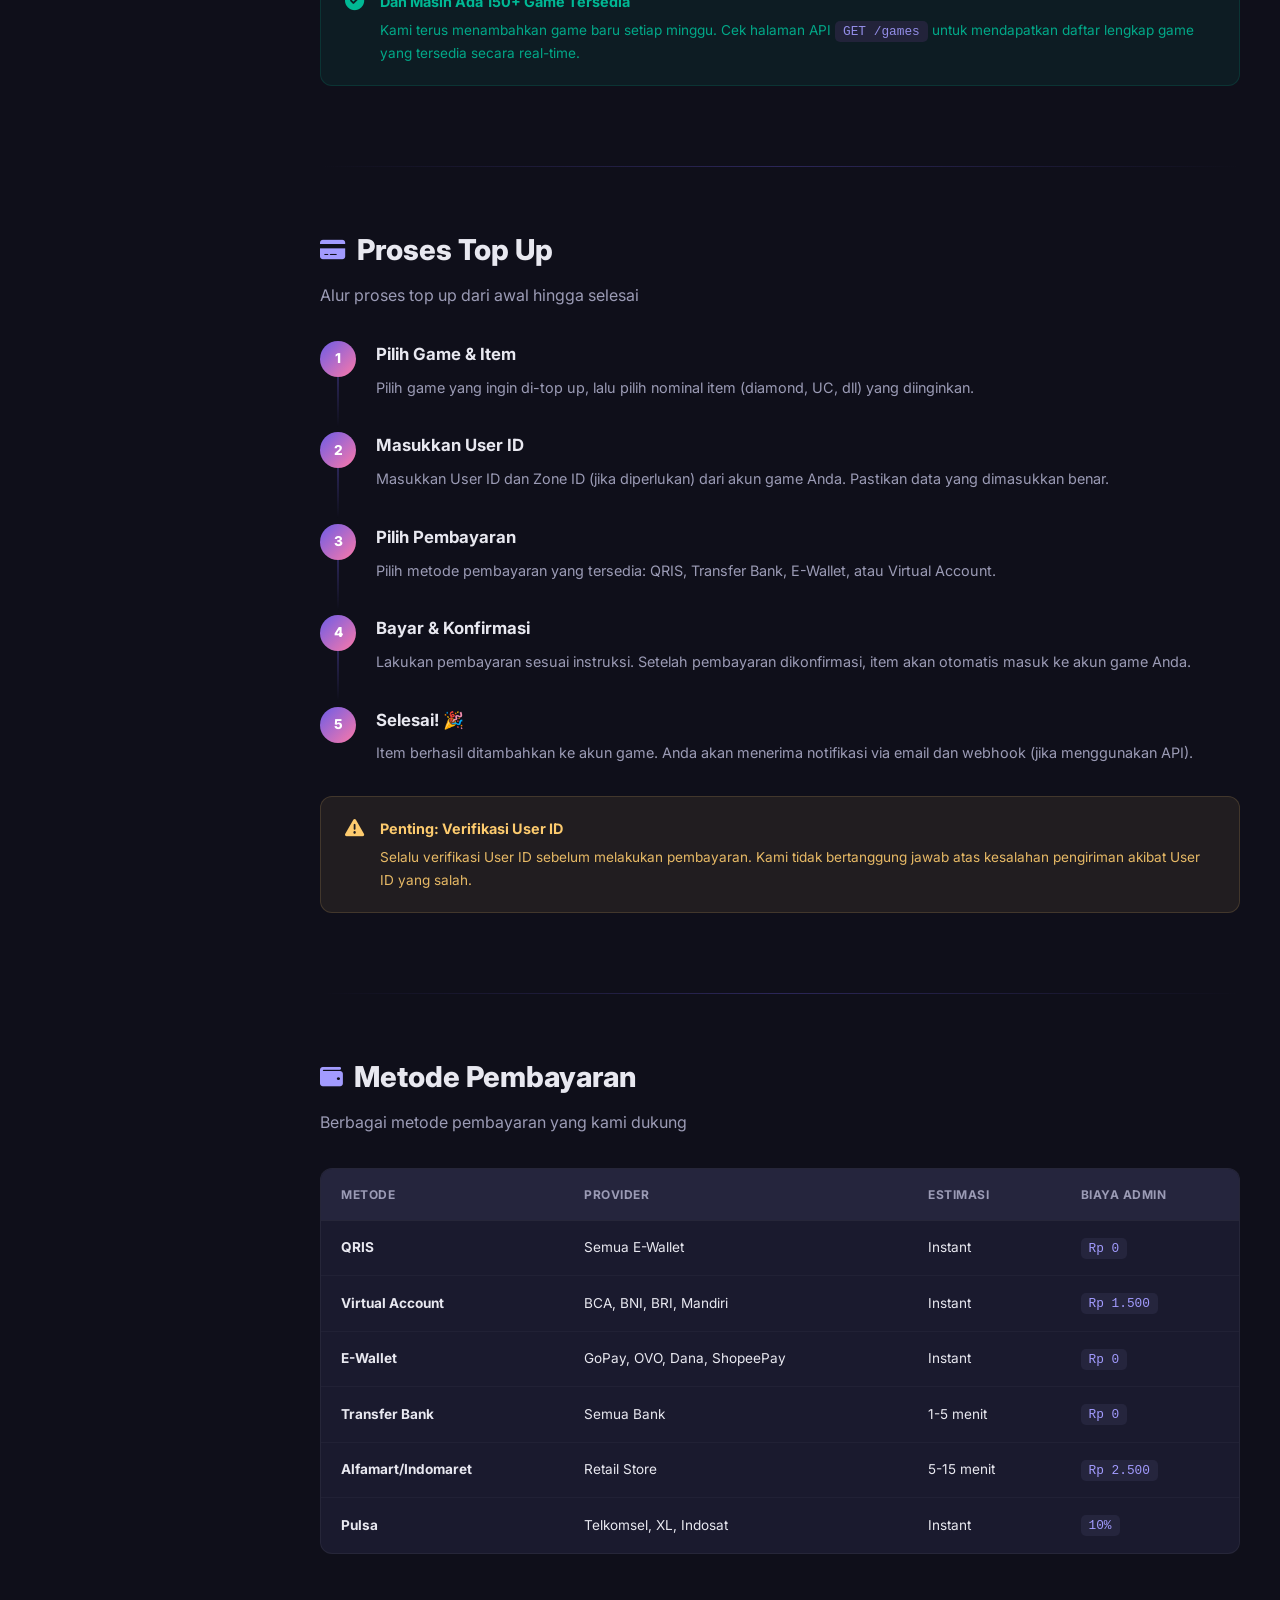
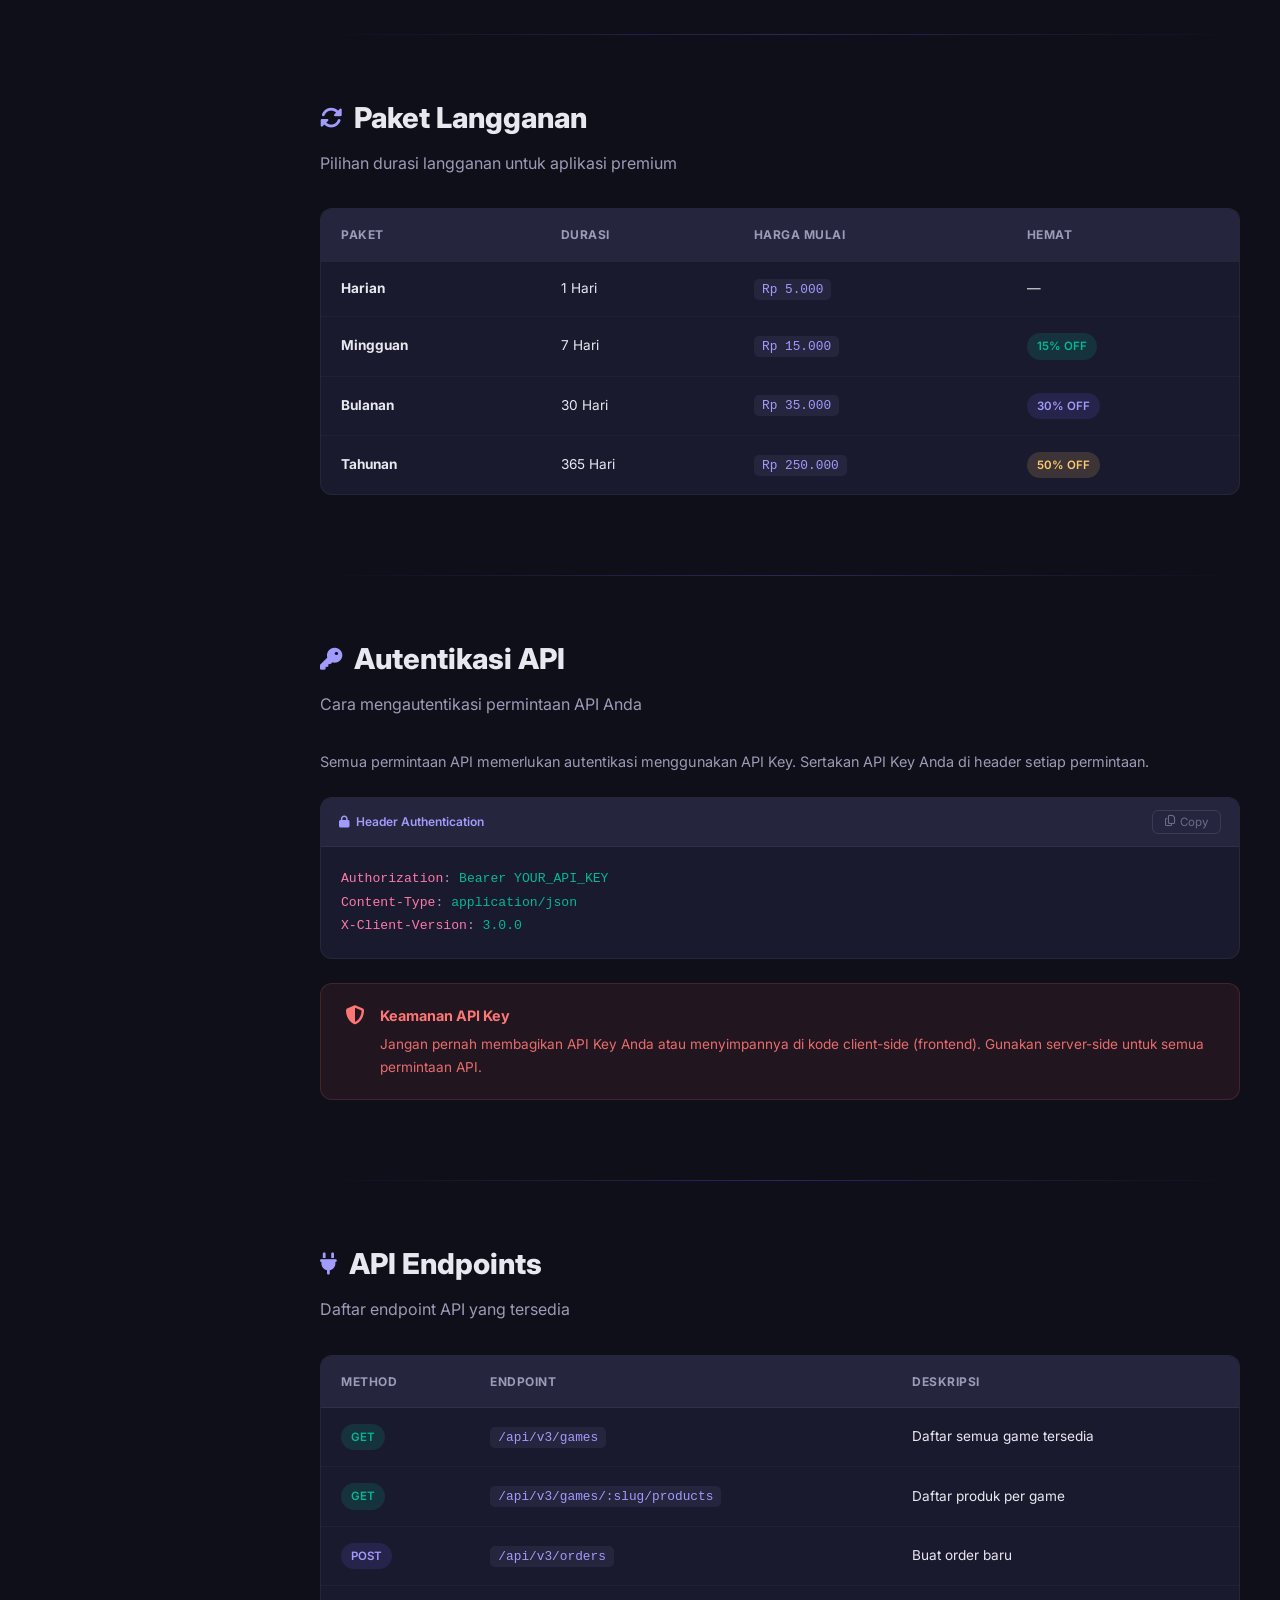
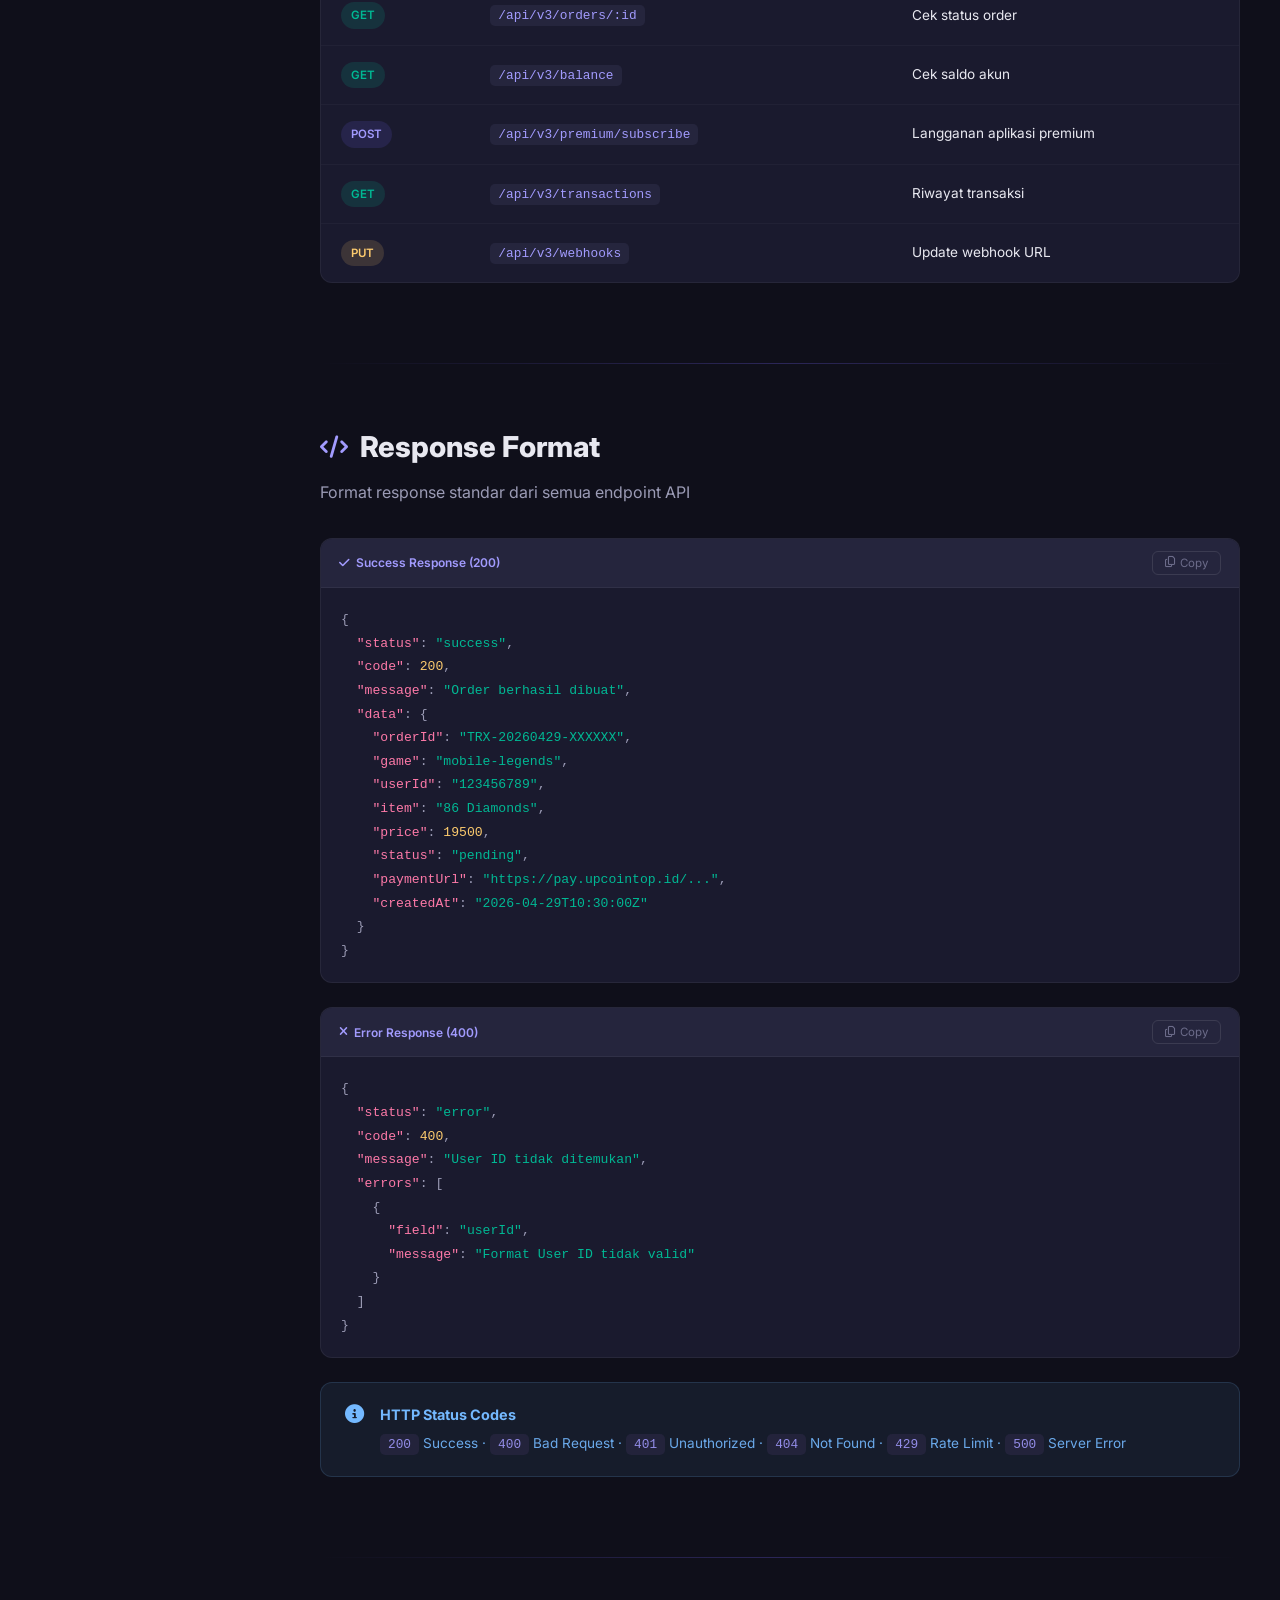
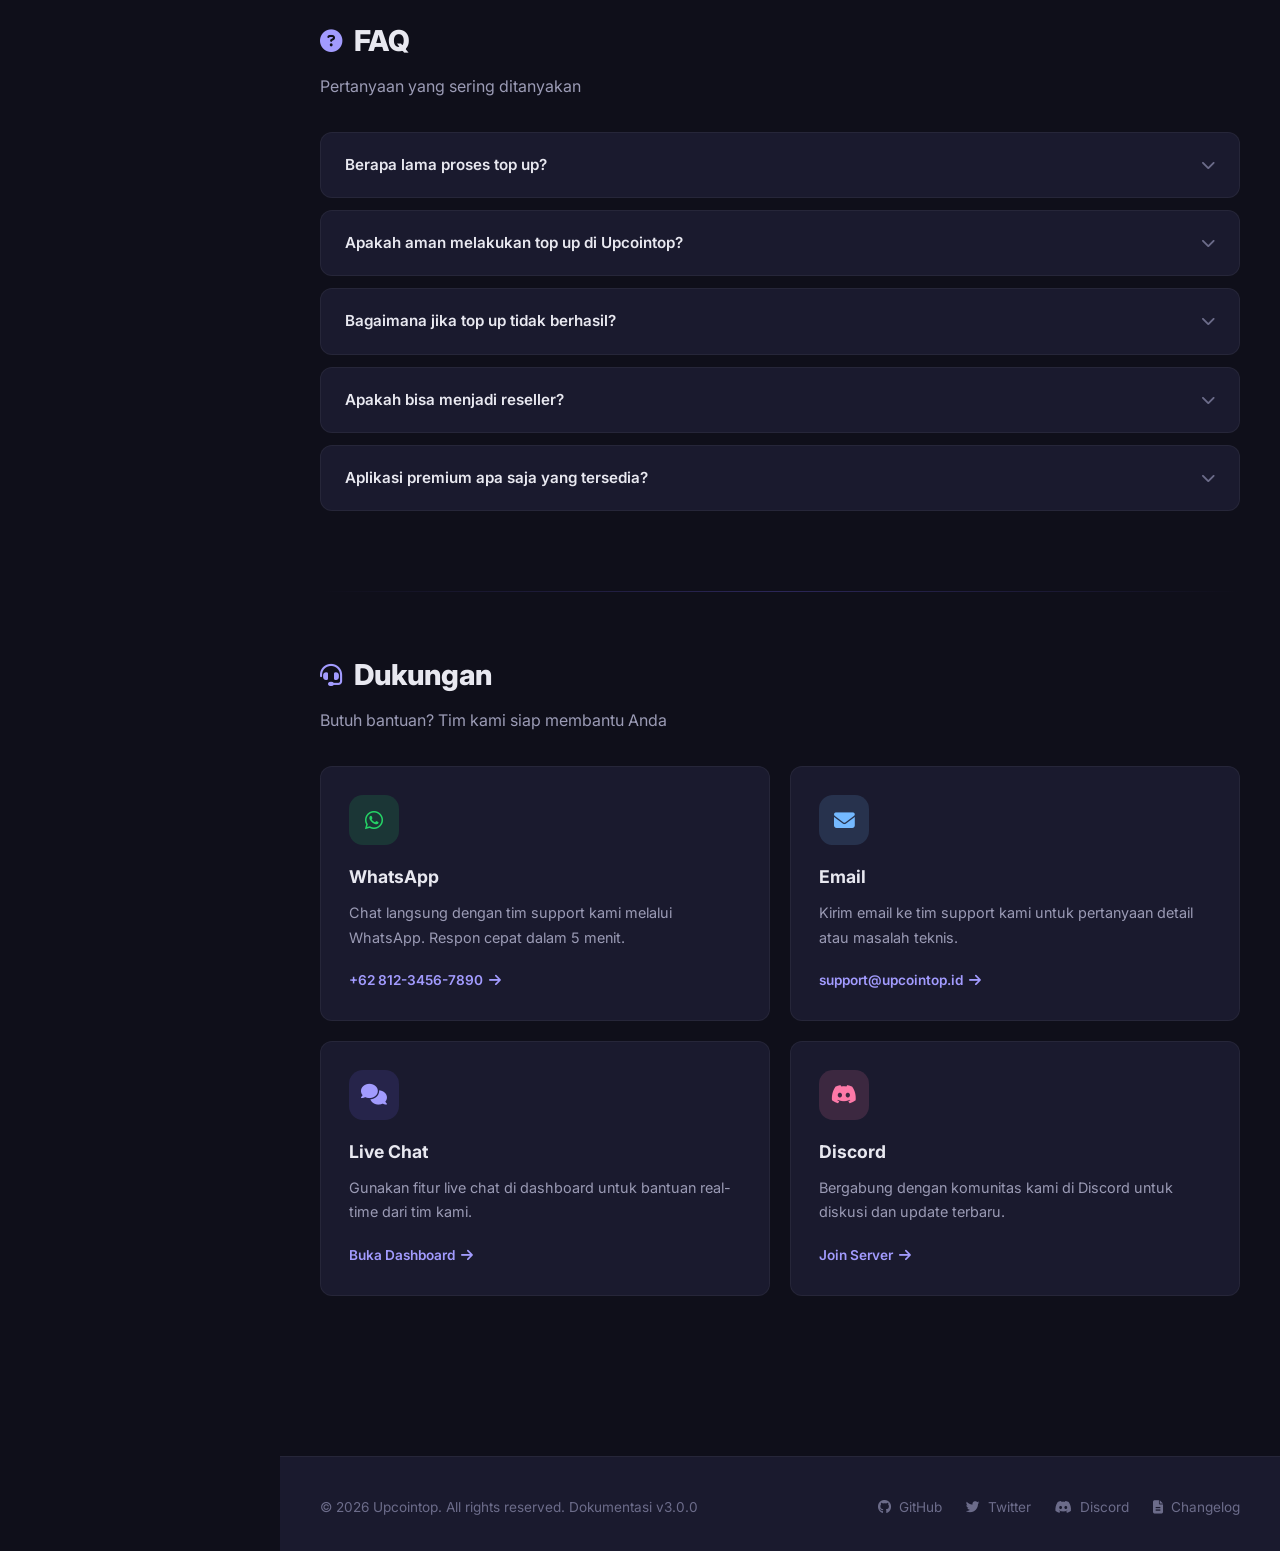
==== commit a2a13312: "Add files via upload" ====
--- a/index.html
+++ b/index.html
@@ -3,146 +3,2189 @@
 <head>
     <meta charset="UTF-8">
     <meta name="viewport" content="width=device-width, initial-scale=1.0">
-    <title>TopUpKu — Beranda</title>
+    <title>Upcointop — Dokumentasi</title>
     <link href="https://fonts.googleapis.com/css2?family=Inter:wght@300;400;500;600;700;800;900&display=swap" rel="stylesheet">
     <link rel="stylesheet" href="https://cdnjs.cloudflare.com/ajax/libs/font-awesome/6.5.0/css/all.min.css">
-    <link rel="stylesheet" href="style.css">
+    <style>
+        /* ==================== RESET & BASE ==================== */
+        *, *::before, *::after {
+            margin: 0;
+            padding: 0;
+            box-sizing: border-box;
+        }
+
+        :root {
+            --primary: #6C5CE7;
+            --primary-dark: #5A4BD1;
+            --primary-light: #A29BFE;
+            --secondary: #00CEC9;
+            --accent: #FD79A8;
+            --dark: #0F0F1A;
+            --dark-2: #1A1A2E;
+            --dark-3: #25253D;
+            --dark-4: #32325A;
+            --text: #E8E8F0;
+            --text-muted: #9B9BB5;
+            --text-dim: #6C6C8A;
+            --success: #00B894;
+            --warning: #FDCB6E;
+            --danger: #FF7675;
+            --info: #74B9FF;
+            --sidebar-width: 280px;
+            --header-height: 70px;
+            --radius: 12px;
+            --radius-sm: 8px;
+            --shadow: 0 4px 24px rgba(0, 0, 0, 0.3);
+            --transition: all 0.3s cubic-bezier(0.4, 0, 0.2, 1);
+        }
+
+        html {
+            scroll-behavior: smooth;
+        }
+
+        body {
+            font-family: 'Inter', sans-serif;
+            background: var(--dark);
+            color: var(--text);
+            line-height: 1.6;
+            overflow-x: hidden;
+            -webkit-font-smoothing: antialiased;
+        }
+
+        /* ==================== SCROLLBAR ==================== */
+        ::-webkit-scrollbar {
+            width: 6px;
+            height: 6px;
+        }
+        ::-webkit-scrollbar-track {
+            background: var(--dark-2);
+        }
+        ::-webkit-scrollbar-thumb {
+            background: var(--dark-4);
+            border-radius: 10px;
+        }
+        ::-webkit-scrollbar-thumb:hover {
+            background: var(--primary);
+        }
+
+        /* ==================== SIDEBAR ==================== */
+        .sidebar {
+            position: fixed;
+            top: 0;
+            left: 0;
+            width: var(--sidebar-width);
+            height: 100vh;
+            background: var(--dark-2);
+            border-right: 1px solid rgba(255,255,255,0.05);
+            z-index: 1000;
+            display: flex;
+            flex-direction: column;
+            transition: var(--transition);
+        }
+
+        .sidebar-brand {
+            padding: 20px 24px;
+            display: flex;
+            align-items: center;
+            gap: 14px;
+            border-bottom: 1px solid rgba(255,255,255,0.05);
+            flex-shrink: 0;
+            height: var(--header-height);
+        }
+
+        .sidebar-brand .logo-icon {
+            width: 40px;
+            height: 40px;
+            background: linear-gradient(135deg, var(--primary), var(--accent));
+            border-radius: 10px;
+            display: flex;
+            align-items: center;
+            justify-content: center;
+            font-size: 18px;
+            color: white;
+            flex-shrink: 0;
+        }
+
+        .sidebar-brand h2 {
+            font-size: 1.2rem;
+            font-weight: 800;
+            background: linear-gradient(135deg, var(--primary-light), var(--accent));
+            -webkit-background-clip: text;
+            -webkit-text-fill-color: transparent;
+            background-clip: text;
+        }
+
+        .sidebar-brand span {
+            font-size: 0.7rem;
+            color: var(--text-dim);
+            font-weight: 400;
+            display: block;
+            margin-top: 2px;
+        }
+
+        .sidebar-search {
+            padding: 16px 20px;
+            flex-shrink: 0;
+            position: relative;
+        }
+
+        .sidebar-search input {
+            width: 100%;
+            padding: 10px 14px 10px 38px;
+            background: var(--dark-3);
+            border: 1px solid rgba(255,255,255,0.06);
+            border-radius: var(--radius-sm);
+            color: var(--text);
+            font-size: 0.85rem;
+            font-family: 'Inter', sans-serif;
+            outline: none;
+            transition: var(--transition);
+        }
+
+        .sidebar-search input:focus {
+            border-color: var(--primary);
+            box-shadow: 0 0 0 3px rgba(108, 92, 231, 0.15);
+        }
+
+        .sidebar-search i {
+            position: absolute;
+            left: 32px;
+            top: 50%;
+            transform: translateY(-50%);
+            color: var(--text-dim);
+            font-size: 0.85rem;
+        }
+
+        .sidebar-nav {
+            flex: 1;
+            overflow-y: auto;
+            padding: 10px 12px 20px;
+            /* Penting untuk mobile scroll */
+            -webkit-overflow-scrolling: touch; 
+        }
+
+        .nav-section {
+            margin-bottom: 10px;
+        }
+
+        .nav-section-title {
+            font-size: 0.65rem;
+            font-weight: 700;
+            text-transform: uppercase;
+            letter-spacing: 1.5px;
+            color: var(--text-dim);
+            padding: 12px 14px 6px;
+        }
+
+        .nav-link {
+            display: flex;
+            align-items: center;
+            gap: 10px;
+            padding: 10px 14px;
+            color: var(--text-muted);
+            text-decoration: none;
+            border-radius: var(--radius-sm);
+            font-size: 0.85rem;
+            font-weight: 500;
+            transition: var(--transition);
+            cursor: pointer;
+        }
+
+        .nav-link:hover {
+            background: rgba(108, 92, 231, 0.1);
+            color: var(--text);
+        }
+
+        .nav-link.active {
+            background: linear-gradient(135deg, rgba(108, 92, 231, 0.2), rgba(253, 121, 168, 0.1));
+            color: var(--primary-light);
+            font-weight: 600;
+        }
+
+        .nav-link i {
+            width: 20px;
+            text-align: center;
+            font-size: 0.9rem;
+            opacity: 0.7;
+        }
+
+        .nav-badge {
+            margin-left: auto;
+            font-size: 0.65rem;
+            padding: 2px 8px;
+            border-radius: 20px;
+            font-weight: 600;
+        }
+
+        .nav-badge.new { background: rgba(0, 206, 201, 0.15); color: var(--secondary); }
+        .nav-badge.hot { background: rgba(253, 121, 168, 0.15); color: var(--accent); }
+
+        .sidebar-footer {
+            padding: 16px 20px;
+            border-top: 1px solid rgba(255,255,255,0.05);
+            flex-shrink: 0;
+        }
+
+        .sidebar-footer .version {
+            display: flex;
+            align-items: center;
+            justify-content: space-between;
+            font-size: 0.75rem;
+            color: var(--text-dim);
+        }
+
+        .sidebar-footer .version-badge {
+            background: var(--dark-3);
+            padding: 3px 10px;
+            border-radius: 20px;
+            font-size: 0.7rem;
+            color: var(--success);
+            font-weight: 600;
+        }
+
+        /* ==================== MOBILE TOGGLE & OVERLAY ==================== */
+        .mobile-toggle {
+            display: none;
+            position: fixed;
+            top: 16px;
+            left: 16px;
+            z-index: 1100;
+            width: 44px;
+            height: 44px;
+            background: var(--dark-2);
+            border: 1px solid rgba(255,255,255,0.1);
+            border-radius: var(--radius-sm);
+            color: var(--text);
+            font-size: 1.1rem;
+            cursor: pointer;
+            align-items: center;
+            justify-content: center;
+            transition: var(--transition);
+            backdrop-filter: blur(10px);
+        }
+
+        .sidebar-overlay {
+            display: none;
+            position: fixed;
+            inset: 0;
+            background: rgba(0,0,0,0.7);
+            z-index: 999;
+            backdrop-filter: blur(4px);
+            opacity: 0;
+            transition: opacity 0.3s ease;
+        }
+
+        .sidebar-overlay.open {
+            display: block;
+            opacity: 1;
+        }
+
+        /* ==================== MAIN CONTENT ==================== */
+        .main {
+            margin-left: var(--sidebar-width);
+            min-height: 100vh;
+            transition: var(--transition);
+        }
+
+        /* ==================== HEADER ==================== */
+        .header {
+            position: sticky;
+            top: 0;
+            height: var(--header-height);
+            background: rgba(15, 15, 26, 0.85);
+            backdrop-filter: blur(20px);
+            border-bottom: 1px solid rgba(255,255,255,0.05);
+            display: flex;
+            align-items: center;
+            justify-content: space-between;
+            padding: 0 40px;
+            z-index: 500;
+        }
+
+        .header-left {
+            display: flex;
+            align-items: center;
+            gap: 16px;
+        }
+
+        .breadcrumb {
+            display: flex;
+            align-items: center;
+            gap: 8px;
+            font-size: 0.85rem;
+        }
+
+        .breadcrumb a {
+            color: var(--text-dim);
+            text-decoration: none;
+            transition: var(--transition);
+        }
+
+        .breadcrumb a:hover { color: var(--primary-light); }
+
+        .breadcrumb .separator {
+            color: var(--text-dim);
+            font-size: 0.7rem;
+        }
+
+        .breadcrumb .current {
+            color: var(--text);
+            font-weight: 600;
+        }
+
+        .header-right {
+            display: flex;
+            align-items: center;
+            gap: 12px;
+        }
+
+        .header-btn {
+            padding: 8px 18px;
+            border-radius: var(--radius-sm);
+            font-size: 0.82rem;
+            font-weight: 600;
+            font-family: 'Inter', sans-serif;
+            cursor: pointer;
+            transition: var(--transition);
+            text-decoration: none;
+            display: inline-flex;
+            align-items: center;
+            gap: 8px;
+            white-space: nowrap;
+        }
+
+        .btn-outline {
+            background: transparent;
+            border: 1px solid rgba(255,255,255,0.12);
+            color: var(--text-muted);
+        }
+
+        .btn-outline:hover {
+            border-color: var(--primary);
+            color: var(--primary-light);
+            background: rgba(108, 92, 231, 0.08);
+        }
+
+        .btn-primary {
+            background: linear-gradient(135deg, var(--primary), var(--primary-dark));
+            border: none;
+            color: white;
+        }
+
+        .btn-primary:hover {
+            transform: translateY(-1px);
+            box-shadow: 0 4px 16px rgba(108, 92, 231, 0.4);
+        }
+
+        /* ==================== CONTENT ==================== */
+        .content {
+            max-width: 1000px;
+            margin: 0 auto;
+            padding: 40px 40px 80px;
+        }
+
+        /* ==================== HERO SECTION ==================== */
+        .hero {
+            text-align: center;
+            padding: 60px 0 50px;
+        }
+
+        .hero-badge {
+            display: inline-flex;
+            align-items: center;
+            gap: 8px;
+            padding: 6px 16px;
+            background: rgba(108, 92, 231, 0.1);
+            border: 1px solid rgba(108, 92, 231, 0.2);
+            border-radius: 50px;
+            font-size: 0.78rem;
+            font-weight: 600;
+            color: var(--primary-light);
+            margin-bottom: 24px;
+        }
+
+        .hero h1 {
+            font-size: 3rem;
+            font-weight: 900;
+            line-height: 1.1;
+            margin-bottom: 20px;
+            background: linear-gradient(135deg, #fff 0%, var(--primary-light) 50%, var(--accent) 100%);
+            -webkit-background-clip: text;
+            -webkit-text-fill-color: transparent;
+            background-clip: text;
+            letter-spacing: -1px;
+        }
+
+        .hero p {
+            font-size: 1.1rem;
+            color: var(--text-muted);
+            max-width: 600px;
+            margin: 0 auto 32px;
+            line-height: 1.8;
+        }
+
+        .hero-actions {
+            display: flex;
+            align-items: center;
+            justify-content: center;
+            gap: 14px;
+            flex-wrap: wrap;
+        }
+
+        .hero-actions .btn-primary, 
+        .hero-actions .btn-outline {
+            padding: 12px 28px;
+            font-size: 0.9rem;
+            border-radius: var(--radius);
+        }
+
+        /* ==================== STATS ==================== */
+        .stats-grid {
+            display: grid;
+            grid-template-columns: repeat(4, 1fr);
+            gap: 20px;
+            margin: 50px 0;
+        }
+
+        .stat-card {
+            background: var(--dark-2);
+            border: 1px solid rgba(255,255,255,0.05);
+            border-radius: var(--radius);
+            padding: 24px;
+            text-align: center;
+            transition: var(--transition);
+        }
+
+        .stat-card:hover {
+            border-color: rgba(108, 92, 231, 0.3);
+            transform: translateY(-2px);
+        }
+
+        .stat-card .stat-icon {
+            width: 48px;
+            height: 48px;
+            border-radius: 12px;
+            display: flex;
+            align-items: center;
+            justify-content: center;
+            margin: 0 auto 14px;
+            font-size: 1.2rem;
+        }
+
+        .stat-card .stat-value {
+            font-size: 1.6rem;
+            font-weight: 800;
+            margin-bottom: 4px;
+        }
+
+        .stat-card .stat-label {
+            font-size: 0.78rem;
+            color: var(--text-dim);
+            font-weight: 500;
+        }
+
+        .stat-card:nth-child(1) .stat-icon { background: rgba(108, 92, 231, 0.15); color: var(--primary-light); }
+        .stat-card:nth-child(1) .stat-value { color: var(--primary-light); }
+        .stat-card:nth-child(2) .stat-icon { background: rgba(0, 206, 201, 0.15); color: var(--secondary); }
+        .stat-card:nth-child(2) .stat-value { color: var(--secondary); }
+        .stat-card:nth-child(3) .stat-icon { background: rgba(253, 121, 168, 0.15); color: var(--accent); }
+        .stat-card:nth-child(3) .stat-value { color: var(--accent); }
+        .stat-card:nth-child(4) .stat-icon { background: rgba(0, 184, 148, 0.15); color: var(--success); }
+        .stat-card:nth-child(4) .stat-value { color: var(--success); }
+
+        /* ==================== SECTION GENERAL ==================== */
+        .doc-section {
+            margin-bottom: 80px;
+            scroll-margin-top: 90px;
+        }
+
+        .section-header {
+            margin-bottom: 32px;
+        }
+
+        .section-header h2 {
+            font-size: 1.8rem;
+            font-weight: 800;
+            margin-bottom: 10px;
+            display: flex;
+            align-items: center;
+            gap: 12px;
+        }
+
+        .section-header h2 i {
+            font-size: 1.4rem;
+            color: var(--primary-light);
+        }
+
+        .section-header p {
+            color: var(--text-muted);
+            font-size: 1rem;
+        }
+
+        /* ==================== CARDS GRID ==================== */
+        .cards-grid {
+            display: grid;
+            grid-template-columns: repeat(2, 1fr);
+            gap: 20px;
+        }
+
+        .card {
+            background: var(--dark-2);
+            border: 1px solid rgba(255,255,255,0.05);
+            border-radius: var(--radius);
+            padding: 28px;
+            transition: var(--transition);
+            cursor: pointer;
+            position: relative;
+            overflow: hidden;
+            display: flex;
+            flex-direction: column;
+        }
+
+        .card::before {
+            content: '';
+            position: absolute;
+            top: 0;
+            left: 0;
+            right: 0;
+            height: 3px;
+            background: linear-gradient(90deg, var(--primary), var(--accent));
+            opacity: 0;
+            transition: var(--transition);
+        }
+
+        .card:hover {
+            border-color: rgba(108, 92, 231, 0.2);
+            transform: translateY(-3px);
+            box-shadow: var(--shadow);
+        }
+
+        .card:hover::before { opacity: 1; }
+
+        .card-icon {
+            width: 50px;
+            height: 50px;
+            border-radius: 14px;
+            display: flex;
+            align-items: center;
+            justify-content: center;
+            font-size: 1.3rem;
+            margin-bottom: 18px;
+        }
+
+        .card h3 {
+            font-size: 1.1rem;
+            font-weight: 700;
+            margin-bottom: 10px;
+        }
+
+        .card p {
+            font-size: 0.9rem;
+            color: var(--text-muted);
+            line-height: 1.7;
+            flex-grow: 1;
+        }
+
+        .card .card-link {
+            display: inline-flex;
+            align-items: center;
+            gap: 6px;
+            margin-top: 20px;
+            font-size: 0.85rem;
+            font-weight: 600;
+            color: var(--primary-light);
+            text-decoration: none;
+            transition: var(--transition);
+        }
+
+        .card .card-link:hover { gap: 10px; }
+
+        /* ==================== GAME GRID ==================== */
+        .game-grid {
+            display: grid;
+            grid-template-columns: repeat(3, 1fr);
+            gap: 20px;
+        }
+
+        .game-card {
+            background: var(--dark-2);
+            border: 1px solid rgba(255,255,255,0.05);
+            border-radius: var(--radius);
+            padding: 24px 20px;
+            text-align: center;
+            transition: var(--transition);
+            display: flex;
+            flex-direction: column;
+            align-items: center;
+        }
+
+        .game-card:hover {
+            border-color: rgba(108, 92, 231, 0.3);
+            transform: translateY(-3px);
+            box-shadow: 0 10px 30px rgba(0,0,0,0.2);
+        }
+
+        /* Wrapper Gambar Game */
+        .game-icon-wrapper {
+            width: 70px;
+            height: 70px;
+            border-radius: 18px;
+            overflow: hidden;
+            margin-bottom: 16px;
+            display: flex;
+            align-items: center;
+            justify-content: center;
+            background: var(--dark-3);
+            border: 1px solid rgba(255,255,255,0.08);
+            box-shadow: 0 4px 12px rgba(0,0,0,0.2);
+            transition: var(--transition);
+        }
+
+        .game-icon-wrapper img {
+            width: 100%;
+            height: 100%;
+            object-fit: cover;
+            transition: transform 0.4s ease;
+        }
+
+        .game-card:hover .game-icon-wrapper {
+            border-color: rgba(108, 92, 231, 0.4);
+            box-shadow: 0 6px 16px rgba(108, 92, 231, 0.2);
+        }
+
+        .game-card:hover .game-icon-wrapper img {
+            transform: scale(1.1);
+        }
+
+        .game-card h4 {
+            font-size: 0.95rem;
+            font-weight: 700;
+            margin-bottom: 4px;
+        }
+
+        .game-card .game-category {
+            font-size: 0.75rem;
+            color: var(--text-dim);
+            font-weight: 500;
+            margin-bottom: 12px;
+        }
+
+        .game-card .game-status {
+            display: inline-flex;
+            align-items: center;
+            gap: 6px;
+            font-size: 0.72rem;
+            font-weight: 600;
+            padding: 4px 12px;
+            border-radius: 20px;
+        }
+
+        .game-status.active {
+            background: rgba(0, 184, 148, 0.12);
+            color: var(--success);
+        }
+
+        .game-status.active::before {
+            content: '';
+            width: 6px;
+            height: 6px;
+            border-radius: 50%;
+            background: var(--success);
+        }
+
+        /* ==================== CODE BLOCK ==================== */
+        .code-block {
+            background: var(--dark-2);
+            border: 1px solid rgba(255,255,255,0.06);
+            border-radius: var(--radius);
+            overflow: hidden;
+            margin: 24px 0;
+        }
+
+        .code-header {
+            display: flex;
+            align-items: center;
+            justify-content: space-between;
+            padding: 12px 18px;
+            background: var(--dark-3);
+            border-bottom: 1px solid rgba(255,255,255,0.05);
+        }
+
+        .code-header .code-lang {
+            font-size: 0.75rem;
+            font-weight: 600;
+            color: var(--primary-light);
+            display: flex;
+            align-items: center;
+            gap: 6px;
+        }
+
+        .code-copy {
+            background: transparent;
+            border: 1px solid rgba(255,255,255,0.1);
+            color: var(--text-dim);
+            padding: 4px 12px;
+            border-radius: 6px;
+            font-size: 0.72rem;
+            font-family: 'Inter', sans-serif;
+            cursor: pointer;
+            transition: var(--transition);
+            display: flex;
+            align-items: center;
+            gap: 5px;
+        }
+
+        .code-copy:hover {
+            border-color: var(--primary);
+            color: var(--primary-light);
+        }
+
+        .code-body {
+            padding: 20px;
+            overflow-x: auto;
+        }
+
+        .code-body pre {
+            font-family: 'JetBrains Mono', 'Fira Code', 'Consolas', monospace;
+            font-size: 0.82rem;
+            line-height: 1.8;
+            color: var(--text-muted);
+            min-width: fit-content;
+        }
+
+        .code-body .keyword { color: var(--primary-light); }
+        .code-body .string { color: var(--success); }
+        .code-body .comment { color: var(--text-dim); font-style: italic; }
+        .code-body .function { color: var(--info); }
+        .code-body .number { color: var(--warning); }
+        .code-body .property { color: var(--accent); }
+
+        /* ==================== ALERT / CALLOUT ==================== */
+        .callout {
+            border-radius: var(--radius);
+            padding: 20px 24px;
+            margin: 24px 0;
+            display: flex;
+            gap: 16px;
+            align-items: flex-start;
+        }
+
+        .callout i {
+            font-size: 1.2rem;
+            margin-top: 2px;
+            flex-shrink: 0;
+        }
+
+        .callout-content h4 {
+            font-size: 0.9rem;
+            font-weight: 700;
+            margin-bottom: 6px;
+        }
+
+        .callout-content p {
+            font-size: 0.85rem;
+            line-height: 1.7;
+            opacity: 0.9;
+        }
+
+        .callout.info { background: rgba(116, 185, 255, 0.08); border: 1px solid rgba(116, 185, 255, 0.15); color: var(--info); }
+        .callout.warning { background: rgba(253, 203, 110, 0.08); border: 1px solid rgba(253, 203, 110, 0.15); color: var(--warning); }
+        .callout.success { background: rgba(0, 184, 148, 0.08); border: 1px solid rgba(0, 184, 148, 0.15); color: var(--success); }
+        .callout.danger { background: rgba(255, 118, 117, 0.08); border: 1px solid rgba(255, 118, 117, 0.15); color: var(--danger); }
+
+        /* ==================== TABLE ==================== */
+        .table-wrapper {
+            overflow-x: auto;
+            margin: 24px 0;
+            border-radius: var(--radius);
+            border: 1px solid rgba(255,255,255,0.05);
+            background: var(--dark-2);
+        }
+
+        table {
+            width: 100%;
+            border-collapse: collapse;
+            font-size: 0.85rem;
+            min-width: 600px; /* Memaksa scroll di mobile */
+        }
+
+        thead { background: var(--dark-3); }
+
+        th {
+            padding: 16px 20px;
+            text-align: left;
+            font-weight: 700;
+            font-size: 0.75rem;
+            text-transform: uppercase;
+            letter-spacing: 0.5px;
+            color: var(--text-muted);
+            border-bottom: 1px solid rgba(255,255,255,0.05);
+        }
+
+        td {
+            padding: 16px 20px;
+            border-bottom: 1px solid rgba(255,255,255,0.03);
+            color: var(--text);
+        }
+
+        tr:last-child td { border-bottom: none; }
+        tr:hover td { background: rgba(108, 92, 231, 0.04); }
+
+        code {
+            background: var(--dark-3);
+            padding: 3px 8px;
+            border-radius: 5px;
+            font-size: 0.8rem;
+            font-family: 'JetBrains Mono', 'Fira Code', monospace;
+            color: var(--primary-light);
+        }
+
+        .badge {
+            display: inline-block;
+            padding: 4px 10px;
+            border-radius: 20px;
+            font-size: 0.72rem;
+            font-weight: 600;
+        }
+
+        .badge.get { background: rgba(0, 184, 148, 0.15); color: var(--success); }
+        .badge.post { background: rgba(108, 92, 231, 0.15); color: var(--primary-light); }
+        .badge.put { background: rgba(253, 203, 110, 0.15); color: var(--warning); }
+        .badge.delete { background: rgba(255, 118, 117, 0.15); color: var(--danger); }
+
+        /* ==================== STEPS ==================== */
+        .steps { margin: 30px 0; }
+
+        .step {
+            display: flex;
+            gap: 20px;
+            margin-bottom: 32px;
+            position: relative;
+        }
+
+        .step:last-child { margin-bottom: 0; }
+
+        .step-number {
+            width: 36px;
+            height: 36px;
+            border-radius: 50%;
+            background: linear-gradient(135deg, var(--primary), var(--accent));
+            display: flex;
+            align-items: center;
+            justify-content: center;
+            font-size: 0.85rem;
+            font-weight: 800;
+            color: white;
+            flex-shrink: 0;
+            position: relative;
+            z-index: 1;
+        }
+
+        .step:not(:last-child) .step-number::after {
+            content: '';
+            position: absolute;
+            top: 36px;
+            left: 50%;
+            transform: translateX(-50%);
+            width: 2px;
+            height: calc(100% + 14px);
+            background: linear-gradient(to bottom, var(--primary), transparent);
+            opacity: 0.3;
+        }
+
+        .step-content h4 {
+            font-size: 1.05rem;
+            font-weight: 700;
+            margin-bottom: 8px;
+        }
+
+        .step-content p {
+            font-size: 0.9rem;
+            color: var(--text-muted);
+            line-height: 1.7;
+        }
+
+        /* ==================== FAQ ==================== */
+        .faq-list { display: flex; flex-direction: column; gap: 12px; }
+
+        .faq-item {
+            background: var(--dark-2);
+            border: 1px solid rgba(255,255,255,0.05);
+            border-radius: var(--radius);
+            overflow: hidden;
+            transition: var(--transition);
+        }
+
+        .faq-item:hover { border-color: rgba(108, 92, 231, 0.15); }
+
+        .faq-question {
+            padding: 20px 24px;
+            display: flex;
+            align-items: center;
+            justify-content: space-between;
+            cursor: pointer;
+            font-size: 0.95rem;
+            font-weight: 600;
+            transition: var(--transition);
+        }
+
+        .faq-question:hover { color: var(--primary-light); }
+
+        .faq-question i {
+            font-size: 0.9rem;
+            color: var(--text-dim);
+            transition: var(--transition);
+        }
+
+        .faq-item.open .faq-question i {
+            transform: rotate(180deg);
+            color: var(--primary-light);
+        }
+
+        .faq-answer {
+            max-height: 0;
+            overflow: hidden;
+            transition: max-height 0.4s ease;
+        }
+
+        .faq-answer-inner {
+            padding: 0 24px 20px;
+            font-size: 0.9rem;
+            color: var(--text-muted);
+            line-height: 1.8;
+        }
+
+        .faq-item.open .faq-answer { max-height: 300px; }
+
+        /* ==================== FOOTER ==================== */
+        .doc-footer {
+            border-top: 1px solid rgba(255,255,255,0.05);
+            padding: 40px;
+            display: flex;
+            align-items: center;
+            justify-content: space-between;
+            flex-wrap: wrap;
+            gap: 20px;
+            background: var(--dark-2);
+        }
+
+        .doc-footer p {
+            font-size: 0.85rem;
+            color: var(--text-dim);
+        }
+
+        .footer-links {
+            display: flex;
+            gap: 24px;
+            flex-wrap: wrap;
+        }
+
+        .footer-links a {
+            color: var(--text-dim);
+            text-decoration: none;
+            font-size: 0.85rem;
+            transition: var(--transition);
+            display: flex;
+            align-items: center;
+            gap: 8px;
+        }
+
+        .footer-links a:hover { color: var(--primary-light); }
+
+        /* ==================== DIVIDER ==================== */
+        .divider {
+            height: 1px;
+            background: linear-gradient(90deg, transparent, rgba(108, 92, 231, 0.3), transparent);
+            margin: 60px 0;
+        }
+
+        /* ==================== RESPONSIVE MEDIA QUERIES ==================== */
+        
+        /* Laptop / Tablet Kecil */
+        @media (max-width: 1024px) {
+            .stats-grid { grid-template-columns: repeat(2, 1fr); }
+            .game-grid { grid-template-columns: repeat(2, 1fr); }
+            .content { padding: 30px 30px 60px; }
+        }
+
+        /* Tablet Portrait & Mobile Landscape */
+        @media (max-width: 768px) {
+            :root {
+                --sidebar-width: 260px;
+            }
+
+            .sidebar {
+                transform: translateX(-100%);
+                box-shadow: 4px 0 24px rgba(0,0,0,0.5);
+            }
+
+            .sidebar.open {
+                transform: translateX(0);
+            }
+
+            .mobile-toggle {
+                display: flex;
+            }
+
+            .main {
+                margin-left: 0;
+            }
+
+            .header {
+                padding: 0 20px;
+                padding-left: 70px; /* Space for toggle button */
+            }
+
+            .header-right .btn-outline {
+                display: none; /* Hide GitHub btn on small screens to save space */
+            }
+
+            .content {
+                padding: 20px 20px 60px;
+            }
+
+            .hero {
+                padding: 40px 0 30px;
+            }
+
+            .hero h1 {
+                font-size: 2.2rem;
+            }
+
+            .hero p {
+                font-size: 1rem;
+            }
+
+            .cards-grid {
+                grid-template-columns: 1fr;
+            }
+
+            .stats-grid {
+                grid-template-columns: repeat(2, 1fr);
+                gap: 12px;
+            }
+
+            .stat-card {
+                padding: 16px;
+            }
+
+            .stat-card .stat-value {
+                font-size: 1.4rem;
+            }
+
+            .game-grid {
+                grid-template-columns: repeat(2, 1fr);
+                gap: 12px;
+            }
+
+            .game-card {
+                padding: 16px;
+            }
+
+            .game-icon-wrapper {
+                width: 56px;
+                height: 56px;
+            }
+
+            .doc-footer {
+                flex-direction: column;
+                text-align: center;
+                padding: 30px 20px;
+            }
+        }
+
+        /* Mobile Kecil (iPhone SE, dll) */
+        @media (max-width: 480px) {
+            .hero h1 {
+                font-size: 1.8rem;
+            }
+
+            .stats-grid {
+                grid-template-columns: 1fr; /* Stack stats vertically */
+            }
+
+            .game-grid {
+                grid-template-columns: 1fr; /* Stack games vertically */
+            }
+
+            .section-header h2 {
+                font-size: 1.5rem;
+            }
+
+            .header-btn {
+                padding: 8px 12px;
+                font-size: 0.75rem;
+            }
+            
+            .code-body {
+                padding: 15px;
+            }
+            
+            .code-body pre {
+                font-size: 0.75rem;
+            }
+        }
+
+        /* ==================== ANIMATIONS ==================== */
+        @keyframes fadeInUp {
+            from { opacity: 0; transform: translateY(20px); }
+            to { opacity: 1; transform: translateY(0); }
+        }
+
+        .animate-in {
+            animation: fadeInUp 0.5s ease forwards;
+        }
+
+        .delay-1 { animation-delay: 0.1s; }
+        .delay-2 { animation-delay: 0.2s; }
+        .delay-3 { animation-delay: 0.3s; }
+        .delay-4 { animation-delay: 0.4s; }
+    </style>
 </head>
 <body>
-    <button class="mobile-toggle" onclick="toggleSidebar()"><i class="fas fa-bars"></i></button>
+
+    <!-- Mobile Toggle -->
+    <button class="mobile-toggle" onclick="toggleSidebar()">
+        <i class="fas fa-bars"></i>
+    </button>
+
+    <!-- Sidebar Overlay -->
     <div class="sidebar-overlay" onclick="toggleSidebar()"></div>
 
+    <!-- Sidebar -->
     <aside class="sidebar" id="sidebar">
         <div class="sidebar-brand">
-            <div class="logo-icon"><i class="fas fa-bolt"></i></div>
-            <div><h2>TopUpKu</h2><span>Dokumentasi v3.0</span></div>
+            <div class="logo-icon">
+                <i class="fas fa-bolt"></i>
+            </div>
+            <div>
+                <h2>Upcointop</h2>
+                <span>Dokumentasi v3.0</span>
+            </div>
         </div>
-        <div class="sidebar-search"><i class="fas fa-search"></i><input type="text" placeholder="Cari dokumentasi..." id="searchInput" onkeyup="filterNav()"></div>
-        <nav class="sidebar-nav">
+
+        <div class="sidebar-search">
+            <i class="fas fa-search"></i>
+            <input type="text" placeholder="Cari dokumentasi..." id="searchInput" onkeyup="filterNav()">
+        </div>
+
+        <nav class="sidebar-nav" id="sidebarNav">
             <div class="nav-section">
                 <div class="nav-section-title">Memulai</div>
-                <a href="index.html" class="nav-link" onclick="setActive(this)"><i class="fas fa-home"></i> Beranda</a>
-                <a href="index.html#introduction" class="nav-link" onclick="setActive(this)"><i class="fas fa-book-open"></i> Pengenalan <span class="nav-badge hot">Populer</span></a>
-                <a href="index.html#quickstart" class="nav-link" onclick="setActive(this)"><i class="fas fa-rocket"></i> Quick Start</a>
+                <a href="#hero" class="nav-link active" onclick="setActive(this)">
+                    <i class="fas fa-home"></i>
+                    Beranda
+                </a>
+                <a href="#introduction" class="nav-link" onclick="setActive(this)">
+                    <i class="fas fa-book-open"></i>
+                    Pengenalan
+                    <span class="nav-badge hot">Populer</span>
+                </a>
+                <a href="#quickstart" class="nav-link" onclick="setActive(this)">
+                    <i class="fas fa-rocket"></i>
+                    Quick Start
+                </a>
             </div>
+
             <div class="nav-section">
                 <div class="nav-section-title">Top Up Game</div>
-                <a href="games.html" class="nav-link" onclick="setActive(this)"><i class="fas fa-gamepad"></i> Daftar Game</a>
-                <a href="games.html#topup-process" class="nav-link" onclick="setActive(this)"><i class="fas fa-credit-card"></i> Proses Top Up</a>
-                <a href="games.html#payment-methods" class="nav-link" onclick="setActive(this)"><i class="fas fa-wallet"></i> Metode Pembayaran</a>
+                <a href="#games" class="nav-link" onclick="setActive(this)">
+                    <i class="fas fa-gamepad"></i>
+                    Daftar Game
+                </a>
+                <a href="#topup-process" class="nav-link" onclick="setActive(this)">
+                    <i class="fas fa-credit-card"></i>
+                    Proses Top Up
+                </a>
+                <a href="#payment-methods" class="nav-link" onclick="setActive(this)">
+                    <i class="fas fa-wallet"></i>
+                    Metode Pembayaran
+                </a>
             </div>
+
             <div class="nav-section">
                 <div class="nav-section-title">Aplikasi Premium</div>
-                <a href="premium.html" class="nav-link" onclick="setActive(this)"><i class="fas fa-crown"></i> Aplikasi Premium <span class="nav-badge new">Baru</span></a>
-                <a href="premium.html#subscription" class="nav-link" onclick="setActive(this)"><i class="fas fa-sync-alt"></i> Langganan</a>
+                <a href="#premium-apps" class="nav-link" onclick="setActive(this)">
+                    <i class="fas fa-crown"></i>
+                    Aplikasi Premium
+                    <span class="nav-badge new">Baru</span>
+                </a>
+                <a href="#subscription" class="nav-link" onclick="setActive(this)">
+                    <i class="fas fa-sync-alt"></i>
+                    Langganan
+                </a>
             </div>
+
             <div class="nav-section">
                 <div class="nav-section-title">API Reference</div>
-                <a href="api.html" class="nav-link" onclick="setActive(this)"><i class="fas fa-key"></i> Autentikasi</a>
-                <a href="api.html#api-endpoints" class="nav-link" onclick="setActive(this)"><i class="fas fa-plug"></i> Endpoints</a>
-                <a href="api.html#api-response" class="nav-link" onclick="setActive(this)"><i class="fas fa-code"></i> Response Format</a>
+                <a href="#api-auth" class="nav-link" onclick="setActive(this)">
+                    <i class="fas fa-key"></i>
+                    Autentikasi
+                </a>
+                <a href="#api-endpoints" class="nav-link" onclick="setActive(this)">
+                    <i class="fas fa-plug"></i>
+                    Endpoints
+                </a>
+                <a href="#api-response" class="nav-link" onclick="setActive(this)">
+                    <i class="fas fa-code"></i>
+                    Response Format
+                </a>
             </div>
+
             <div class="nav-section">
                 <div class="nav-section-title">Lainnya</div>
-                <a href="support.html" class="nav-link" onclick="setActive(this)"><i class="fas fa-question-circle"></i> FAQ</a>
-                <a href="support.html#support" class="nav-link" onclick="setActive(this)"><i class="fas fa-headset"></i> Dukungan</a>
+                <a href="#faq" class="nav-link" onclick="setActive(this)">
+                    <i class="fas fa-question-circle"></i>
+                    FAQ
+                </a>
+                <a href="#support" class="nav-link" onclick="setActive(this)">
+                    <i class="fas fa-headset"></i>
+                    Dukungan
+                </a>
             </div>
         </nav>
-        <div class="sidebar-footer"><div class="version"><span>Versi Dokumentasi</span><span class="version-badge">v3.0.0</span></div></div>
+
+        <div class="sidebar-footer">
+            <div class="version">
+                <span>Versi Dokumentasi</span>
+                <span class="version-badge">v3.0.0</span>
+            </div>
+        </div>
     </aside>
 
+    <!-- Main Content -->
     <main class="main">
+        <!-- Header -->
         <header class="header">
             <div class="header-left">
-                <div class="breadcrumb"><a href="index.html">Docs</a><span class="separator"><i class="fas fa-chevron-right"></i></span><span class="current" id="breadcrumbCurrent">Beranda</span></div>
+                <div class="breadcrumb">
+                    <a href="#">Docs</a>
+                    <span class="separator"><i class="fas fa-chevron-right"></i></span>
+                    <span class="current" id="breadcrumbCurrent">Beranda</span>
+                </div>
             </div>
             <div class="header-right">
-                <a href="#" class="header-btn btn-outline"><i class="fab fa-github"></i> GitHub</a>
-                <a href="#" class="header-btn btn-primary"><i class="fas fa-external-link-alt"></i> Live Demo</a>
+                <a href="#" class="header-btn btn-outline">
+                    <i class="fab fa-github"></i>
+                    GitHub
+                </a>
+                <a href="#" class="header-btn btn-primary">
+                    <i class="fas fa-external-link-alt"></i>
+                    Live Demo
+                </a>
             </div>
         </header>
 
+        <!-- Content -->
         <div class="content">
+
+            <!-- Hero -->
             <section class="hero" id="hero">
-                <div class="hero-badge animate-in"><i class="fas fa-sparkles"></i> Dokumentasi Terbaru — v3.0</div>
+                <div class="hero-badge animate-in">
+                    <i class="fas fa-sparkles"></i>
+                    Dokumentasi Terbaru — v3.0
+                </div>
                 <h1 class="animate-in delay-1">Top Up Game &<br>Aplikasi Premium</h1>
                 <p class="animate-in delay-2">Platform top up game dan langganan aplikasi premium terlengkap, tercepat, dan terpercaya di Indonesia. Dokumentasi lengkap untuk developer dan pengguna.</p>
                 <div class="hero-actions animate-in delay-3">
-                    <a href="index.html#quickstart" class="header-btn btn-primary"><i class="fas fa-rocket"></i> Mulai Sekarang</a>
-                    <a href="api.html" class="header-btn btn-outline"><i class="fas fa-plug"></i> API Reference</a>
+                    <a href="#quickstart" class="header-btn btn-primary">
+                        <i class="fas fa-rocket"></i>
+                        Mulai Sekarang
+                    </a>
+                    <a href="#api-endpoints" class="header-btn btn-outline">
+                        <i class="fas fa-plug"></i>
+                        API Reference
+                    </a>
                 </div>
             </section>
 
+            <!-- Stats -->
             <div class="stats-grid">
-                <div class="stat-card animate-in delay-1"><div class="stat-icon"><i class="fas fa-gamepad"></i></div><div class="stat-value">150+</div><div class="stat-label">Game Tersedia</div></div>
-                <div class="stat-card animate-in delay-2"><div class="stat-icon"><i class="fas fa-bolt"></i></div><div class="stat-value">&lt;30s</div><div class="stat-label">Proses Cepat</div></div>
-                <div class="stat-card animate-in delay-3"><div class="stat-icon"><i class="fas fa-users"></i></div><div class="stat-value">324+</div><div class="stat-label">Pengguna Aktif</div></div>
-                <div class="stat-card animate-in delay-4"><div class="stat-icon"><i class="fas fa-shield-alt"></i></div><div class="stat-value">96.3%</div><div class="stat-label">Uptime Server</div></div>
+                <div class="stat-card animate-in delay-1">
+                    <div class="stat-icon"><i class="fas fa-gamepad"></i></div>
+                    <div class="stat-value">150+</div>
+                    <div class="stat-label">Game Tersedia</div>
+                </div>
+                <div class="stat-card animate-in delay-2">
+                    <div class="stat-icon"><i class="fas fa-bolt"></i></div>
+                    <div class="stat-value">&lt;30s</div>
+                    <div class="stat-label">Proses Cepat</div>
+                </div>
+                <div class="stat-card animate-in delay-3">
+                    <div class="stat-icon"><i class="fas fa-users"></i></div>
+                    <div class="stat-value">500K+</div>
+                    <div class="stat-label">Pengguna Aktif</div>
+                </div>
+                <div class="stat-card animate-in delay-4">
+                    <div class="stat-icon"><i class="fas fa-shield-alt"></i></div>
+                    <div class="stat-value">99.9%</div>
+                    <div class="stat-label">Uptime Server</div>
+                </div>
             </div>
 
             <div class="divider"></div>
-
+            
+            <!-- Premium Apps -->
+            <section class="doc-section" id="premium-apps">
+                <div class="section-header">
+                    <h2><i class="fas fa-crown"></i> Aplikasi Premium</h2>
+                    <p>Langganan aplikasi premium dengan harga terjangkau</p>
+                </div>
+
+                <div class="game-grid">
+                    <div class="game-card">
+                        <div class="game-icon-wrapper">
+                            <img src="https://i.ibb.co.com/7JGVD46z/Spotify-icon-svg.png" alt="Spotify">
+                        </div>
+                        <h4>Spotify Premium</h4>
+                        <span class="game-category">Music Streaming</span>
+                        <span class="game-status active">Tersedia</span>
+                    </div>
+                    <div class="game-card">
+                        <div class="game-icon-wrapper">
+                            <img src="https://i.ibb.co.com/kVcxy73N/Brand-Assets-Logos-01-Wordmark.jpg" alt="Netflix">
+                        </div>
+                        <h4>Netflix</h4>
+                        <span class="game-category">Video Streaming</span>
+                        <span class="game-status active">Tersedia</span>
+                    </div>
+                    <div class="game-card">
+                        <div class="game-icon-wrapper">
+                            <img src="https://i.ibb.co.com/NgSj3pcz/Youtube-logo.png" alt="YouTube">
+                        </div>
+                        <h4>YouTube Premium</h4>
+                        <span class="game-category">Video Streaming</span>
+                        <span class="game-status active">Tersedia</span>
+                    </div>
+                    <div class="game-card">
+                        <div class="game-icon-wrapper">
+                            <img src="https://i.ibb.co.com/Q7m54LvC/images-1.jpg" alt="Canva">
+                        </div>
+                        <h4>Canva Pro</h4>
+                        <span class="game-category">Design Tool</span>
+                        <span class="game-status active">Tersedia</span>
+                    </div>
+                    <div class="game-card">
+                        <div class="game-icon-wrapper">
+                            <img src="https://i.ibb.co.com/fdz5Ktd8/Google-One-logo.png" alt="Google One">
+                        </div>
+                        <h4>Google One</h4>
+                        <span class="game-category">Cloud Storage</span>
+                        <span class="game-status active">Tersedia</span>
+                    </div>
+            </section>
+
+            <div class="divider"></div>
+
+            <!-- Introduction -->
             <section class="doc-section" id="introduction">
-                <div class="section-header"><h2><i class="fas fa-book-open"></i> Pengenalan</h2><p>Apa itu TopUpKu dan bagaimana platform kami bekerja</p></div>
+                <div class="section-header">
+                    <h2><i class="fas fa-book-open"></i> Pengenalan</h2>
+                    <p>Apa itu Upcointop dan bagaimana platform kami bekerja</p>
+                </div>
+
                 <div class="cards-grid">
                     <div class="card">
-                        <div class="card-icon" style="background: rgba(108,92,231,0.15); color: var(--primary-light);"><i class="fas fa-gamepad"></i></div>
-                        <h3>Top Up Game</h3><p>Top up diamond, UC, coin, dan mata uang in-game lainnya untuk 150+ game populer dengan proses instan dan harga termurah.</p>
-                        <a href="games.html" class="card-link">Lihat Daftar Game <i class="fas fa-arrow-right"></i></a>
+                        <div class="card-icon" style="background: rgba(108,92,231,0.15); color: var(--primary-light);">
+                            <i class="fas fa-gamepad"></i>
+                        </div>
+                        <h3>Top Up Game</h3>
+                        <p>Top up diamond, UC, coin, dan mata uang in-game lainnya untuk 150+ game populer dengan proses instan dan harga termurah.</p>
+                        <a href="#games" class="card-link">Lihat Daftar Game <i class="fas fa-arrow-right"></i></a>
                     </div>
                     <div class="card">
-                        <div class="card-icon" style="background: rgba(253,121,168,0.15); color: var(--accent);"><i class="fas fa-crown"></i></div>
-                        <h3>Aplikasi Premium</h3><p>Langganan aplikasi premium seperti Spotify, Netflix, YouTube Premium, Canva Pro, dan lainnya dengan harga terjangkau.</p>
-                        <a href="premium.html" class="card-link">Lihat Aplikasi <i class="fas fa-arrow-right"></i></a>
+                        <div class="card-icon" style="background: rgba(253,121,168,0.15); color: var(--accent);">
+                            <i class="fas fa-crown"></i>
+                        </div>
+                        <h3>Aplikasi Premium</h3>
+                        <p>Langganan aplikasi premium seperti Spotify, Netflix, YouTube Premium, Canva Pro, dan lainnya dengan harga terjangkau.</p>
+                        <a href="#premium-apps" class="card-link">Lihat Aplikasi <i class="fas fa-arrow-right"></i></a>
                     </div>
                     <div class="card">
-                        <div class="card-icon" style="background: rgba(0,206,201,0.15); color: var(--secondary);"><i class="fas fa-code"></i></div>
-                        <h3>API Integration</h3><p>Integrasikan layanan kami ke website atau aplikasi Anda melalui REST API yang mudah digunakan dan terdokumentasi lengkap.</p>
-                        <a href="api.html" class="card-link">API Docs <i class="fas fa-arrow-right"></i></a>
+                        <div class="card-icon" style="background: rgba(0,206,201,0.15); color: var(--secondary);">
+                            <i class="fas fa-code"></i>
+                        </div>
+                        <h3>API Integration</h3>
+                        <p>Integrasikan layanan kami ke website atau aplikasi Anda melalui REST API yang mudah digunakan dan terdokumentasi lengkap.</p>
+                        <a href="#api-endpoints" class="card-link">API Docs <i class="fas fa-arrow-right"></i></a>
                     </div>
                     <div class="card">
-                        <div class="card-icon" style="background: rgba(0,184,148,0.15); color: var(--success);"><i class="fas fa-headset"></i></div>
-                        <h3>Support 24/7</h3><p>Tim support kami siap membantu Anda 24 jam sehari, 7 hari seminggu melalui live chat, email, dan WhatsApp.</p>
-                        <a href="support.html" class="card-link">Hubungi Kami <i class="fas fa-arrow-right"></i></a>
+                        <div class="card-icon" style="background: rgba(0,184,148,0.15); color: var(--success);">
+                            <i class="fas fa-headset"></i>
+                        </div>
+                        <h3>Support 24/7</h3>
+                        <p>Tim support kami siap membantu Anda 24 jam sehari, 7 hari seminggu melalui live chat, email, dan WhatsApp.</p>
+                        <a href="#support" class="card-link">Hubungi Kami <i class="fas fa-arrow-right"></i></a>
                     </div>
                 </div>
             </section>
 
             <div class="divider"></div>
 
+            <!-- Quick Start -->
             <section class="doc-section" id="quickstart">
-                <div class="section-header"><h2><i class="fas fa-rocket"></i> Quick Start</h2><p>Panduan cepat untuk mulai menggunakan TopUpKu dalam 5 menit</p></div>
+                <div class="section-header">
+                    <h2><i class="fas fa-rocket"></i> Quick Start</h2>
+                    <p>Panduan cepat untuk mulai menggunakan Upcointop dalam 5 menit</p>
+                </div>
+
                 <div class="steps">
-                    <div class="step"><div class="step-number">1</div><div class="step-content"><h4>Daftar Akun</h4><p>Buat akun developer di <code>dashboard.topupku.id</code> dan verifikasi email Anda. Proses pendaftaran gratis dan hanya membutuhkan waktu 1 menit.</p></div></div>
-                    <div class="step"><div class="step-number">2</div><div class="step-content"><h4>Buat API Key</h4><p>Masuk ke dashboard dan buat API Key baru di menu <code>Settings > API Keys</code>. Simpan key Anda dengan aman dan jangan bagikan ke siapapun.</p></div></div>
-                    <div class="step"><div class="step-number">3</div><div class="step-content"><h4>Integrasikan API</h4><p>Gunakan API Key untuk melakukan autentikasi dan mulai membuat permintaan ke endpoint kami. Lihat contoh kode di bawah ini.</p></div></div>
-                    <div class="step"><div class="step-number">4</div><div class="step-content"><h4>Test & Deploy</h4><p>Gunakan sandbox environment untuk testing. Setelah siap, switch ke production mode dan mulai melayani pelanggan Anda.</p></div></div>
-                </div>
+                    <div class="step">
+                        <div class="step-number">1</div>
+                        <div class="step-content">
+                            <h4>Daftar Akun</h4>
+                            <p>Buat akun developer di <code>upcointop.dev (Progres)</code> dan verifikasi email Anda. Proses pendaftaran gratis dan hanya membutuhkan waktu 1 menit.</p>
+                        </div>
+                    </div>
+                    <div class="step">
+                        <div class="step-number">2</div>
+                        <div class="step-content">
+                            <h4>Buat API Key</h4>
+                            <p>Masuk ke dashboard dan buat API Key baru di menu <code>Settings > API Keys</code>. Simpan key Anda dengan aman dan jangan bagikan ke siapapun.</p>
+                        </div>
+                    </div>
+                    <div class="step">
+                        <div class="step-number">3</div>
+                        <div class="step-content">
+                            <h4>Integrasikan API</h4>
+                            <p>Gunakan API Key untuk melakukan autentikasi dan mulai membuat permintaan ke endpoint kami. Lihat contoh kode di bawah ini.</p>
+                        </div>
+                    </div>
+                    <div class="step">
+                        <div class="step-number">4</div>
+                        <div class="step-content">
+                            <h4>Test & Deploy</h4>
+                            <p>Gunakan sandbox environment untuk testing. Setelah siap, switch ke production mode dan mulai melayani pelanggan Anda.</p>
+                        </div>
+                    </div>
+                </div>
+
                 <div class="code-block">
-                    <div class="code-header"><span class="code-lang"><i class="fab fa-js"></i> JavaScript — Quick Start</span><button class="code-copy" onclick="copyCode(this)"><i class="far fa-copy"></i> Copy</button></div>
+                    <div class="code-header">
+                        <span class="code-lang"><i class="fab fa-js"></i> JavaScript — Quick Start</span>
+                        <button class="code-copy" onclick="copyCode(this)">
+                            <i class="far fa-copy"></i> Copy
+                        </button>
+                    </div>
                     <div class="code-body">
-<pre><span class="keyword">const</span> TopUpKu = <span class="function">require</span>(<span class="string">'@topupku/sdk'</span>);
+<pre><span class="keyword">const</span> upcointop = <span class="function">require</span>(<span class="string">'@upcointop/sdk'</span>);
+
 <span class="comment">// Inisialisasi client</span>
-<span class="keyword">const</span> client = <span class="keyword">new</span> <span class="function">TopUpKu</span>({
+<span class="keyword">const</span> client = <span class="keyword">new</span> <span class="function">upcointop</span>({
   <span class="property">apiKey</span>: <span class="string">'your_api_key_here'</span>,
   <span class="property">environment</span>: <span class="string">'production'</span> <span class="comment">// atau 'sandbox'</span>
 });
+
 <span class="comment">// Cek saldo</span>
 <span class="keyword">const</span> balance = <span class="keyword">await</span> client.<span class="function">getBalance</span>();
-console.<span class="function">log</span>(<span class="string">`Saldo: Rp </span>${balance.<span class="property">amount</span>}<span class="string">`</span>);</pre>
-                    </div>
-                </div>
-                <div class="callout info"><i class="fas fa-info-circle"></i><div class="callout-content"><h4>Info Sandbox</h4><p>Gunakan environment <code>sandbox</code> untuk testing. Semua transaksi di sandbox menggunakan data dummy dan tidak memerlukan pembayaran sungguhan.</p></div></div>
+console.<span class="function">log</span>(<span class="string">`Saldo: Rp </span>${balance.<span class="property">amount</span>}<span class="string">`</span>);
+
+<span class="comment">// Top up game</span>
+<span class="keyword">const</span> order = <span class="keyword">await</span> client.<span class="function">createOrder</span>({
+  <span class="property">game</span>: <span class="string">'mobile-legends'</span>,
+  <span class="property">userId</span>: <span class="string">'123456789'</span>,
+  <span class="property">zoneId</span>: <span class="string">'1234'</span>,
+  <span class="property">item</span>: <span class="string">'86-diamonds'</span>,
+  <span class="property">payment</span>: <span class="string">'qris'</span>
+});
+
+console.<span class="function">log</span>(<span class="string">'Order berhasil:'</span>, order.<span class="property">invoiceUrl</span>);</pre>
+                    </div>
+                </div>
+
+                <div class="callout info">
+                    <i class="fas fa-info-circle"></i>
+                    <div class="callout-content">
+                        <h4>Info Sandbox</h4>
+                        <p>Gunakan environment <code>sandbox</code> untuk testing. Semua transaksi di sandbox menggunakan data dummy dan tidak memerlukan pembayaran sungguhan.</p>
+                    </div>
+                </div>
             </section>
+
+            <div class="divider"></div>
+
+            <!-- Games -->
+            <section class="doc-section" id="games">
+                <div class="section-header">
+                    <h2><i class="fas fa-gamepad"></i> Daftar Game</h2>
+                    <p>Game-game populer yang tersedia untuk top up di platform kami</p>
+                </div>
+
+                <div class="game-grid">
+                    <div class="game-card">
+                        <div class="game-icon-wrapper">
+                            <img src="https://i.ibb.co.com/wFgHkb4t/c9137e7a2879f90e22df9fc5cd3bf85f.jpg" alt="Mobile Legends">
+                        </div>
+                        <h4>Mobile Legends</h4>
+                        <span class="game-category">MOBA — Moonton</span>
+                        <span class="game-status active">Tersedia</span>
+                    </div>
+                    <div class="game-card">
+                        <div class="game-icon-wrapper">
+                            <img src="https://i.ibb.co/wNsQnK4f/free-fire-logo-png-seeklogo-354358.png" alt="Free Fire">
+                        </div>
+                        <h4>Free Fire</h4>
+                        <span class="game-category">Battle Royale — Garena</span>
+                        <span class="game-status active">Tersedia</span>
+                    </div>
+                    <div class="game-card">
+                        <div class="game-icon-wrapper">
+                            <img src="https://i.ibb.co.com/Lzpq3g96/images.jpg" alt="PUBG Mobile">
+                        </div>
+                        <h4>PUBG Mobile</h4>
+                        <span class="game-category">Battle Royale — Tencent</span>
+                        <span class="game-status active">Tersedia</span>
+                    </div>
+                    <div class="game-card">
+                        <div class="game-icon-wrapper">
+                            <img src="https://i.ibb.co.com/8D2F7CG3/genshin-impact4958.jpg" alt="Genshin Impact">
+                        </div>
+                        <h4>Genshin Impact</h4>
+                        <span class="game-category">RPG — HoYoverse</span>
+                        <span class="game-status active">Tersedia</span>
+                    </div>
+                    <div class="game-card">
+                        <div class="game-icon-wrapper">
+                            <img src="https://i.ibb.co.com/hRn4XtG4/images.png" alt="Valorant">
+                        </div>
+                        <h4>Valorant</h4>
+                        <span class="game-category">FPS — Riot Games</span>
+                        <span class="game-status active">Tersedia</span>
+                    </div>
+                    <div class="game-card">
+                        <div class="game-icon-wrapper">
+                            <img src="https://i.ibb.co.com/fVg32mMR/7e896649d0a9e3d1c3936eff8b945405.png" alt="Honkai: Star Rail">
+                        </div>
+                        <h4>Honkai: Star Rail</h4>
+                        <span class="game-category">RPG — HoYoverse</span>
+                        <span class="game-status active">Tersedia</span>
+                    </div>
+                    <div class="game-card">
+                        <div class="game-icon-wrapper">
+                            <img src="https://i.ibb.co.com/RkXJy222/images-1.png" alt="EA FC Mobile">
+                        </div>
+                        <h4>EA FC Mobile</h4>
+                        <span class="game-category">Sports — EA Sports</span>
+                        <span class="game-status active">Tersedia</span>
+                    </div>
+                    <div class="game-card">
+                        <div class="game-icon-wrapper">
+                            <img src="https://i.ibb.co.com/WvvPv52X/Roblox-Logo-2022.jpg" alt="Roblox">
+                        </div>
+                        <h4>Roblox</h4>
+                        <span class="game-category">Platform — Roblox Corp</span>
+                        <span class="game-status active">Tersedia</span>
+                    </div>
+                    <div class="game-card">
+                        <div class="game-icon-wrapper">
+                            <img src="https://i.ibb.co.com/zTPbnhbr/ab6761610000e5ebe80d1ffb81aa6503ad41c574.jpg" alt="League of Legends">
+                        </div>
+                        <h4>League of Legends</h4>
+                        <span class="game-category">MOBA — Riot Games</span>
+                        <span class="game-status active">Tersedia</span>
+                    </div>
+                </div>
+
+                <div class="callout success" style="margin-top: 24px;">
+                    <i class="fas fa-check-circle"></i>
+                    <div class="callout-content">
+                        <h4>Dan Masih Ada 150+ Game Tersedia</h4>
+                        <p>Kami terus menambahkan game baru setiap minggu. Cek halaman API <code>GET /games</code> untuk mendapatkan daftar lengkap game yang tersedia secara real-time.</p>
+                    </div>
+                </div>
+            </section>
+
+            <div class="divider"></div>
+
+            <!-- Top Up Process -->
+            <section class="doc-section" id="topup-process">
+                <div class="section-header">
+                    <h2><i class="fas fa-credit-card"></i> Proses Top Up</h2>
+                    <p>Alur proses top up dari awal hingga selesai</p>
+                </div>
+
+                <div class="steps">
+                    <div class="step">
+                        <div class="step-number">1</div>
+                        <div class="step-content">
+                            <h4>Pilih Game & Item</h4>
+                            <p>Pilih game yang ingin di-top up, lalu pilih nominal item (diamond, UC, dll) yang diinginkan.</p>
+                        </div>
+                    </div>
+                    <div class="step">
+                        <div class="step-number">2</div>
+                        <div class="step-content">
+                            <h4>Masukkan User ID</h4>
+                            <p>Masukkan User ID dan Zone ID (jika diperlukan) dari akun game Anda. Pastikan data yang dimasukkan benar.</p>
+                        </div>
+                    </div>
+                    <div class="step">
+                        <div class="step-number">3</div>
+                        <div class="step-content">
+                            <h4>Pilih Pembayaran</h4>
+                            <p>Pilih metode pembayaran yang tersedia: QRIS, Transfer Bank, E-Wallet, atau Virtual Account.</p>
+                        </div>
+                    </div>
+                    <div class="step">
+                        <div class="step-number">4</div>
+                        <div class="step-content">
+                            <h4>Bayar & Konfirmasi</h4>
+                            <p>Lakukan pembayaran sesuai instruksi. Setelah pembayaran dikonfirmasi, item akan otomatis masuk ke akun game Anda.</p>
+                        </div>
+                    </div>
+                    <div class="step">
+                        <div class="step-number">5</div>
+                        <div class="step-content">
+                            <h4>Selesai! 🎉</h4>
+                            <p>Item berhasil ditambahkan ke akun game. Anda akan menerima notifikasi via email dan webhook (jika menggunakan API).</p>
+                        </div>
+                    </div>
+                </div>
+
+                <div class="callout warning">
+                    <i class="fas fa-exclamation-triangle"></i>
+                    <div class="callout-content">
+                        <h4>Penting: Verifikasi User ID</h4>
+                        <p>Selalu verifikasi User ID sebelum melakukan pembayaran. Kami tidak bertanggung jawab atas kesalahan pengiriman akibat User ID yang salah.</p>
+                    </div>
+                </div>
+            </section>
+
+            <div class="divider"></div>
+
+            <!-- Payment Methods -->
+            <section class="doc-section" id="payment-methods">
+                <div class="section-header">
+                    <h2><i class="fas fa-wallet"></i> Metode Pembayaran</h2>
+                    <p>Berbagai metode pembayaran yang kami dukung</p>
+                </div>
+
+                <div class="table-wrapper">
+                    <table>
+                        <thead>
+                            <tr>
+                                <th>Metode</th>
+                                <th>Provider</th>
+                                <th>Estimasi</th>
+                                <th>Biaya Admin</th>
+                            </tr>
+                        </thead>
+                        <tbody>
+                            <tr>
+                                <td><strong>QRIS</strong></td>
+                                <td>Semua E-Wallet</td>
+                                <td>Instant</td>
+                                <td><code>Rp 0</code></td>
+                            </tr>
+                            <tr>
+                                <td><strong>Virtual Account</strong></td>
+                                <td>BCA, BNI, BRI, Mandiri</td>
+                                <td>Instant</td>
+                                <td><code>Rp 1.500</code></td>
+                            </tr>
+                            <tr>
+                                <td><strong>E-Wallet</strong></td>
+                                <td>GoPay, OVO, Dana, ShopeePay</td>
+                                <td>Instant</td>
+                                <td><code>Rp 0</code></td>
+                            </tr>
+                            <tr>
+                                <td><strong>Transfer Bank</strong></td>
+                                <td>Semua Bank</td>
+                                <td>1-5 menit</td>
+                                <td><code>Rp 0</code></td>
+                            </tr>
+                            <tr>
+                                <td><strong>Alfamart/Indomaret</strong></td>
+                                <td>Retail Store</td>
+                                <td>5-15 menit</td>
+                                <td><code>Rp 2.500</code></td>
+                            </tr>
+                            <tr>
+                                <td><strong>Pulsa</strong></td>
+                                <td>Telkomsel, XL, Indosat</td>
+                                <td>Instant</td>
+                                <td><code>10%</code></td>
+                            </tr>
+                        </tbody>
+                    </table>
+                </div>
+            </section>
+
+            <div class="divider"></div>
+
+            <!-- Subscription -->
+            <section class="doc-section" id="subscription">
+                <div class="section-header">
+                    <h2><i class="fas fa-sync-alt"></i> Paket Langganan</h2>
+                    <p>Pilihan durasi langganan untuk aplikasi premium</p>
+                </div>
+
+                <div class="table-wrapper">
+                    <table>
+                        <thead>
+                            <tr>
+                                <th>Paket</th>
+                                <th>Durasi</th>
+                                <th>Harga Mulai</th>
+                                <th>Hemat</th>
+                            </tr>
+                        </thead>
+                        <tbody>
+                            <tr>
+                                <td><strong>Harian</strong></td>
+                                <td>1 Hari</td>
+                                <td><code>Rp 5.000</code></td>
+                                <td>—</td>
+                            </tr>
+                            <tr>
+                                <td><strong>Mingguan</strong></td>
+                                <td>7 Hari</td>
+                                <td><code>Rp 15.000</code></td>
+                                <td><span class="badge get">15% OFF</span></td>
+                            </tr>
+                            <tr>
+                                <td><strong>Bulanan</strong></td>
+                                <td>30 Hari</td>
+                                <td><code>Rp 35.000</code></td>
+                                <td><span class="badge post">30% OFF</span></td>
+                            </tr>
+                            <tr>
+                                <td><strong>Tahunan</strong></td>
+                                <td>365 Hari</td>
+                                <td><code>Rp 250.000</code></td>
+                                <td><span class="badge put">50% OFF</span></td>
+                            </tr>
+                        </tbody>
+                    </table>
+                </div>
+            </section>
+
+            <div class="divider"></div>
+
+            <!-- API Auth -->
+            <section class="doc-section" id="api-auth">
+                <div class="section-header">
+                    <h2><i class="fas fa-key"></i> Autentikasi API</h2>
+                    <p>Cara mengautentikasi permintaan API Anda</p>
+                </div>
+
+                <p style="color: var(--text-muted); font-size: 0.9rem; margin-bottom: 20px;">
+                    Semua permintaan API memerlukan autentikasi menggunakan API Key. Sertakan API Key Anda di header setiap permintaan.
+                </p>
+
+                <div class="code-block">
+                    <div class="code-header">
+                        <span class="code-lang"><i class="fas fa-lock"></i> Header Authentication</span>
+                        <button class="code-copy" onclick="copyCode(this)">
+                            <i class="far fa-copy"></i> Copy
+                        </button>
+                    </div>
+                    <div class="code-body">
+<pre><span class="property">Authorization</span>: <span class="string">Bearer YOUR_API_KEY</span>
+<span class="property">Content-Type</span>: <span class="string">application/json</span>
+<span class="property">X-Client-Version</span>: <span class="string">3.0.0</span></pre>
+                    </div>
+                </div>
+
+                <div class="callout danger">
+                    <i class="fas fa-shield-alt"></i>
+                    <div class="callout-content">
+                        <h4>Keamanan API Key</h4>
+                        <p>Jangan pernah membagikan API Key Anda atau menyimpannya di kode client-side (frontend). Gunakan server-side untuk semua permintaan API.</p>
+                    </div>
+                </div>
+            </section>
+
+            <div class="divider"></div>
+
+            <!-- API Endpoints -->
+            <section class="doc-section" id="api-endpoints">
+                <div class="section-header">
+                    <h2><i class="fas fa-plug"></i> API Endpoints</h2>
+                    <p>Daftar endpoint API yang tersedia</p>
+                </div>
+
+                <div class="table-wrapper">
+                    <table>
+                        <thead>
+                            <tr>
+                                <th>Method</th>
+                                <th>Endpoint</th>
+                                <th>Deskripsi</th>
+                            </tr>
+                        </thead>
+                        <tbody>
+                            <tr>
+                                <td><span class="badge get">GET</span></td>
+                                <td><code>/api/v3/games</code></td>
+                                <td>Daftar semua game tersedia</td>
+                            </tr>
+                            <tr>
+                                <td><span class="badge get">GET</span></td>
+                                <td><code>/api/v3/games/:slug/products</code></td>
+                                <td>Daftar produk per game</td>
+                            </tr>
+                            <tr>
+                                <td><span class="badge post">POST</span></td>
+                                <td><code>/api/v3/orders</code></td>
+                                <td>Buat order baru</td>
+                            </tr>
+                            <tr>
+                                <td><span class="badge get">GET</span></td>
+                                <td><code>/api/v3/orders/:id</code></td>
+                                <td>Cek status order</td>
+                            </tr>
+                            <tr>
+                                <td><span class="badge get">GET</span></td>
+                                <td><code>/api/v3/balance</code></td>
+                                <td>Cek saldo akun</td>
+                            </tr>
+                            <tr>
+                                <td><span class="badge post">POST</span></td>
+                                <td><code>/api/v3/premium/subscribe</code></td>
+                                <td>Langganan aplikasi premium</td>
+                            </tr>
+                            <tr>
+                                <td><span class="badge get">GET</span></td>
+                                <td><code>/api/v3/transactions</code></td>
+                                <td>Riwayat transaksi</td>
+                            </tr>
+                            <tr>
+                                <td><span class="badge put">PUT</span></td>
+                                <td><code>/api/v3/webhooks</code></td>
+                                <td>Update webhook URL</td>
+                            </tr>
+                        </tbody>
+                    </table>
+                </div>
+            </section>
+
+            <div class="divider"></div>
+
+            <!-- API Response -->
+            <section class="doc-section" id="api-response">
+                <div class="section-header">
+                    <h2><i class="fas fa-code"></i> Response Format</h2>
+                    <p>Format response standar dari semua endpoint API</p>
+                </div>
+
+                <div class="code-block">
+                    <div class="code-header">
+                        <span class="code-lang"><i class="fas fa-check"></i> Success Response (200)</span>
+                        <button class="code-copy" onclick="copyCode(this)">
+                            <i class="far fa-copy"></i> Copy
+                        </button>
+                    </div>
+                    <div class="code-body">
+<pre>{
+  <span class="property">"status"</span>: <span class="string">"success"</span>,
+  <span class="property">"code"</span>: <span class="number">200</span>,
+  <span class="property">"message"</span>: <span class="string">"Order berhasil dibuat"</span>,
+  <span class="property">"data"</span>: {
+    <span class="property">"orderId"</span>: <span class="string">"TRX-20260429-XXXXXX"</span>,
+    <span class="property">"game"</span>: <span class="string">"mobile-legends"</span>,
+    <span class="property">"userId"</span>: <span class="string">"123456789"</span>,
+    <span class="property">"item"</span>: <span class="string">"86 Diamonds"</span>,
+    <span class="property">"price"</span>: <span class="number">19500</span>,
+    <span class="property">"status"</span>: <span class="string">"pending"</span>,
+    <span class="property">"paymentUrl"</span>: <span class="string">"https://pay.upcointop.id/..."</span>,
+    <span class="property">"createdAt"</span>: <span class="string">"2026-04-29T10:30:00Z"</span>
+  }
+}</pre>
+                    </div>
+                </div>
+
+                <div class="code-block">
+                    <div class="code-header">
+                        <span class="code-lang"><i class="fas fa-times"></i> Error Response (400)</span>
+                        <button class="code-copy" onclick="copyCode(this)">
+                            <i class="far fa-copy"></i> Copy
+                        </button>
+                    </div>
+                    <div class="code-body">
+<pre>{
+  <span class="property">"status"</span>: <span class="string">"error"</span>,
+  <span class="property">"code"</span>: <span class="number">400</span>,
+  <span class="property">"message"</span>: <span class="string">"User ID tidak ditemukan"</span>,
+  <span class="property">"errors"</span>: [
+    {
+      <span class="property">"field"</span>: <span class="string">"userId"</span>,
+      <span class="property">"message"</span>: <span class="string">"Format User ID tidak valid"</span>
+    }
+  ]
+}</pre>
+                    </div>
+                </div>
+
+                <div class="callout info">
+                    <i class="fas fa-info-circle"></i>
+                    <div class="callout-content">
+                        <h4>HTTP Status Codes</h4>
+                        <p><code>200</code> Success · <code>400</code> Bad Request · <code>401</code> Unauthorized · <code>404</code> Not Found · <code>429</code> Rate Limit · <code>500</code> Server Error</p>
+                    </div>
+                </div>
+            </section>
+
+            <div class="divider"></div>
+
+            <!-- FAQ -->
+            <section class="doc-section" id="faq">
+                <div class="section-header">
+                    <h2><i class="fas fa-question-circle"></i> FAQ</h2>
+                    <p>Pertanyaan yang sering ditanyakan</p>
+                </div>
+
+                <div class="faq-list">
+                    <div class="faq-item" onclick="toggleFaq(this)">
+                        <div class="faq-question">
+                            <span>Berapa lama proses top up?</span>
+                            <i class="fas fa-chevron-down"></i>
+                        </div>
+                        <div class="faq-answer">
+                            <div class="faq-answer-inner">
+                                Proses top up biasanya membutuhkan waktu kurang dari 30 detik setelah pembayaran dikonfirmasi. Untuk beberapa game, proses bisa memakan waktu hingga 5 menit tergantung server game.
+                            </div>
+                        </div>
+                    </div>
+                    <div class="faq-item" onclick="toggleFaq(this)">
+                        <div class="faq-question">
+                            <span>Apakah aman melakukan top up di Upcointop?</span>
+                            <i class="fas fa-chevron-down"></i>
+                        </div>
+                        <div class="faq-answer">
+                            <div class="faq-answer-inner">
+                                Ya, sangat aman. Kami menggunakan sistem pembayaran yang terenkripsi dan bekerja sama langsung dengan publisher game. Semua transaksi diproses secara legal dan aman.
+                            </div>
+                        </div>
+                    </div>
+                    <div class="faq-item" onclick="toggleFaq(this)">
+                        <div class="faq-question">
+                            <span>Bagaimana jika top up tidak berhasil?</span>
+                            <i class="fas fa-chevron-down"></i>
+                        </div>
+                        <div class="faq-answer">
+                            <div class="faq-answer-inner">
+                                Jika top up tidak berhasil, dana Anda akan otomatis dikembalikan (refund) dalam 1x24 jam. Anda juga bisa menghubungi tim support kami untuk bantuan lebih cepat.
+                            </div>
+                        </div>
+                    </div>
+                    <div class="faq-item" onclick="toggleFaq(this)">
+                        <div class="faq-question">
+                            <span>Apakah bisa menjadi reseller?</span>
+                            <i class="fas fa-chevron-down"></i>
+                        </div>
+                        <div class="faq-answer">
+                            <div class="faq-answer-inner">
+                                Tentu! Kami menyediakan program reseller dengan harga khusus. Cukup daftar melalui dashboard, buat API Key, dan mulai berjualan. Semakin banyak transaksi, semakin besar diskon yang Anda dapatkan.
+                            </div>
+                        </div>
+                    </div>
+                    <div class="faq-item" onclick="toggleFaq(this)">
+                        <div class="faq-question">
+                            <span>Aplikasi premium apa saja yang tersedia?</span>
+                            <i class="fas fa-chevron-down"></i>
+                        </div>
+                        <div class="faq-answer">
+                            <div class="faq-answer-inner">
+                                Kami menyediakan langganan untuk Spotify Premium, Netflix, YouTube Premium, Canva Pro, Google One, Disney+ Hotstar, dan masih banyak lagi. Cek bagian <strong>Aplikasi Premium</strong> untuk daftar lengkap.
+                            </div>
+                        </div>
+                    </div>
+                </div>
+            </section>
+
+            <div class="divider"></div>
+
+            <!-- Support -->
+            <section class="doc-section" id="support">
+                <div class="section-header">
+                    <h2><i class="fas fa-headset"></i> Dukungan</h2>
+                    <p>Butuh bantuan? Tim kami siap membantu Anda</p>
+                </div>
+
+                <div class="cards-grid">
+                    <div class="card">
+                        <div class="card-icon" style="background: rgba(37, 211, 102, 0.15); color: #25D366;">
+                            <i class="fab fa-whatsapp"></i>
+                        </div>
+                        <h3>WhatsApp</h3>
+                        <p>Chat langsung dengan tim support kami melalui WhatsApp. Respon cepat dalam 5 menit.</p>
+                        <a href="#" class="card-link">+62 812-3456-7890 <i class="fas fa-arrow-right"></i></a>
+                    </div>
+                    <div class="card">
+                        <div class="card-icon" style="background: rgba(116, 185, 255, 0.15); color: var(--info);">
+                            <i class="fas fa-envelope"></i>
+                        </div>
+                        <h3>Email</h3>
+                        <p>Kirim email ke tim support kami untuk pertanyaan detail atau masalah teknis.</p>
+                        <a href="#" class="card-link">support@upcointop.id <i class="fas fa-arrow-right"></i></a>
+                    </div>
+                    <div class="card">
+                        <div class="card-icon" style="background: rgba(108, 92, 231, 0.15); color: var(--primary-light);">
+                            <i class="fas fa-comments"></i>
+                        </div>
+                        <h3>Live Chat</h3>
+                        <p>Gunakan fitur live chat di dashboard untuk bantuan real-time dari tim kami.</p>
+                        <a href="#" class="card-link">Buka Dashboard <i class="fas fa-arrow-right"></i></a>
+                    </div>
+                    <div class="card">
+                        <div class="card-icon" style="background: rgba(253, 121, 168, 0.15); color: var(--accent);">
+                            <i class="fab fa-discord"></i>
+                        </div>
+                        <h3>Discord</h3>
+                        <p>Bergabung dengan komunitas kami di Discord untuk diskusi dan update terbaru.</p>
+                        <a href="#" class="card-link">Join Server <i class="fas fa-arrow-right"></i></a>
+                    </div>
+                </div>
+            </section>
+
         </div>
 
+        <!-- Footer -->
         <footer class="doc-footer">
-            <p>© 2026 TopUpKu. All rights reserved. Luthzz dev</p>
+            <p>© 2026 Upcointop. All rights reserved. Dokumentasi v3.0.0</p>
             <div class="footer-links">
-                <a href="#"><i class="fab fa-github"></i> GitHub</a><a href="#"><i class="fab fa-twitter"></i> Twitter</a><a href="#"><i class="fab fa-discord"></i> Discord</a><a href="#"><i class="fas fa-file-alt"></i> Changelog</a>
+                <a href="#"><i class="fab fa-github"></i> GitHub</a>
+                <a href="#"><i class="fab fa-twitter"></i> Twitter</a>
+                <a href="#"><i class="fab fa-discord"></i> Discord</a>
+                <a href="#"><i class="fas fa-file-alt"></i> Changelog</a>
             </div>
         </footer>
     </main>
-    <script src="script.js"></script>
+
+    <script>
+        // ==================== SIDEBAR TOGGLE ====================
+        function toggleSidebar() {
+            const sidebar = document.getElementById('sidebar');
+            const overlay = document.querySelector('.sidebar-overlay');
+            sidebar.classList.toggle('open');
+            overlay.classList.toggle('open');
+            
+            // Prevent body scroll when sidebar is open on mobile
+            if (sidebar.classList.contains('open')) {
+                document.body.style.overflow = 'hidden';
+            } else {
+                document.body.style.overflow = '';
+            }
+        }
+
+        // ==================== NAV ACTIVE STATE ====================
+        function setActive(el) {
+            document.querySelectorAll('.nav-link').forEach(link => link.classList.remove('active'));
+            el.classList.add('active');
+
+            // Update breadcrumb
+            const text = el.textContent.trim().split('\n')[0].trim();
+            document.getElementById('breadcrumbCurrent').textContent = text;
+
+            // Close mobile sidebar
+            if (window.innerWidth <= 768) {
+                toggleSidebar();
+            }
+        }
+
+        // ==================== SCROLL SPY ====================
+        const sections = document.querySelectorAll('.doc-section, .hero');
+        const navLinks = document.querySelectorAll('.nav-link');
+
+        window.addEventListener('scroll', () => {
+            let current = '';
+            sections.forEach(section => {
+                const sectionTop = section.offsetTop - 120;
+                if (window.pageYOffset >= sectionTop) {
+                    current = section.getAttribute('id');
+                }
+            });
+
+            navLinks.forEach(link => {
+                link.classList.remove('active');
+                if (link.getAttribute('href') === `#${current}`) {
+                    link.classList.add('active');
+                    // Update breadcrumb
+                    const text = link.textContent.trim().split('\n')[0].trim();
+                    document.getElementById('breadcrumbCurrent').textContent = text;
+                }
+            });
+        });
+
+        // ==================== FAQ TOGGLE ====================
+        function toggleFaq(item) {
+            const isOpen = item.classList.contains('open');
+            document.querySelectorAll('.faq-item').forEach(i => i.classList.remove('open'));
+            if (!isOpen) {
+                item.classList.add('open');
+            }
+        }
+
+        // ==================== COPY CODE ====================
+        function copyCode(btn) {
+            const codeBlock = btn.closest('.code-block');
+            const code = codeBlock.querySelector('pre').textContent;
+            navigator.clipboard.writeText(code).then(() => {
+                btn.innerHTML = '<i class="fas fa-check"></i> Copied!';
+                btn.style.color = 'var(--success)';
+                btn.style.borderColor = 'var(--success)';
+                setTimeout(() => {
+                    btn.innerHTML = '<i class="far fa-copy"></i> Copy';
+                    btn.style.color = '';
+                    btn.style.borderColor = '';
+                }, 2000);
+            });
+        }
+
+        // ==================== SEARCH FILTER ====================
+        function filterNav() {
+            const query = document.getElementById('searchInput').value.toLowerCase();
+            const links = document.querySelectorAll('.nav-link');
+            const sections = document.querySelectorAll('.nav-section');
+
+            sections.forEach(section => {
+                let hasVisibleLink = false;
+                const sectionLinks = section.querySelectorAll('.nav-link');
+                
+                sectionLinks.forEach(link => {
+                    const text = link.textContent.toLowerCase();
+                    if (text.includes(query)) {
+                        link.style.display = 'flex';
+                        hasVisibleLink = true;
+                    } else {
+                        link.style.display = 'none';
+                    }
+                });
+
+                // Show/hide section title based on visible links
+                const title = section.querySelector('.nav-section-title');
+                if (hasVisibleLink) {
+                    section.style.display = 'block';
+                    if(title) title.style.display = 'block';
+                } else {
+                    if(title) title.style.display = 'none';
+                }
+            });
+        }
+
+        // ==================== INTERSECTION OBSERVER FOR ANIMATIONS ====================
+        const observerOptions = {
+            threshold: 0.1,
+            rootMargin: '0px 0px -50px 0px'
+        };
+
+        const observer = new IntersectionObserver((entries) => {
+            entries.forEach(entry => {
+                if (entry.isIntersecting) {
+                    entry.target.style.opacity = '1';
+                    entry.target.style.transform = 'translateY(0)';
+                }
+            });
+        }, observerOptions);
+
+        document.querySelectorAll('.stat-card, .card, .game-card, .step').forEach(el => {
+            el.style.opacity = '0';
+            el.style.transform = 'translateY(20px)';
+            el.style.transition = 'all 0.5s ease';
+            observer.observe(el);
+        });
+    </script>
 </body>
 </html>
